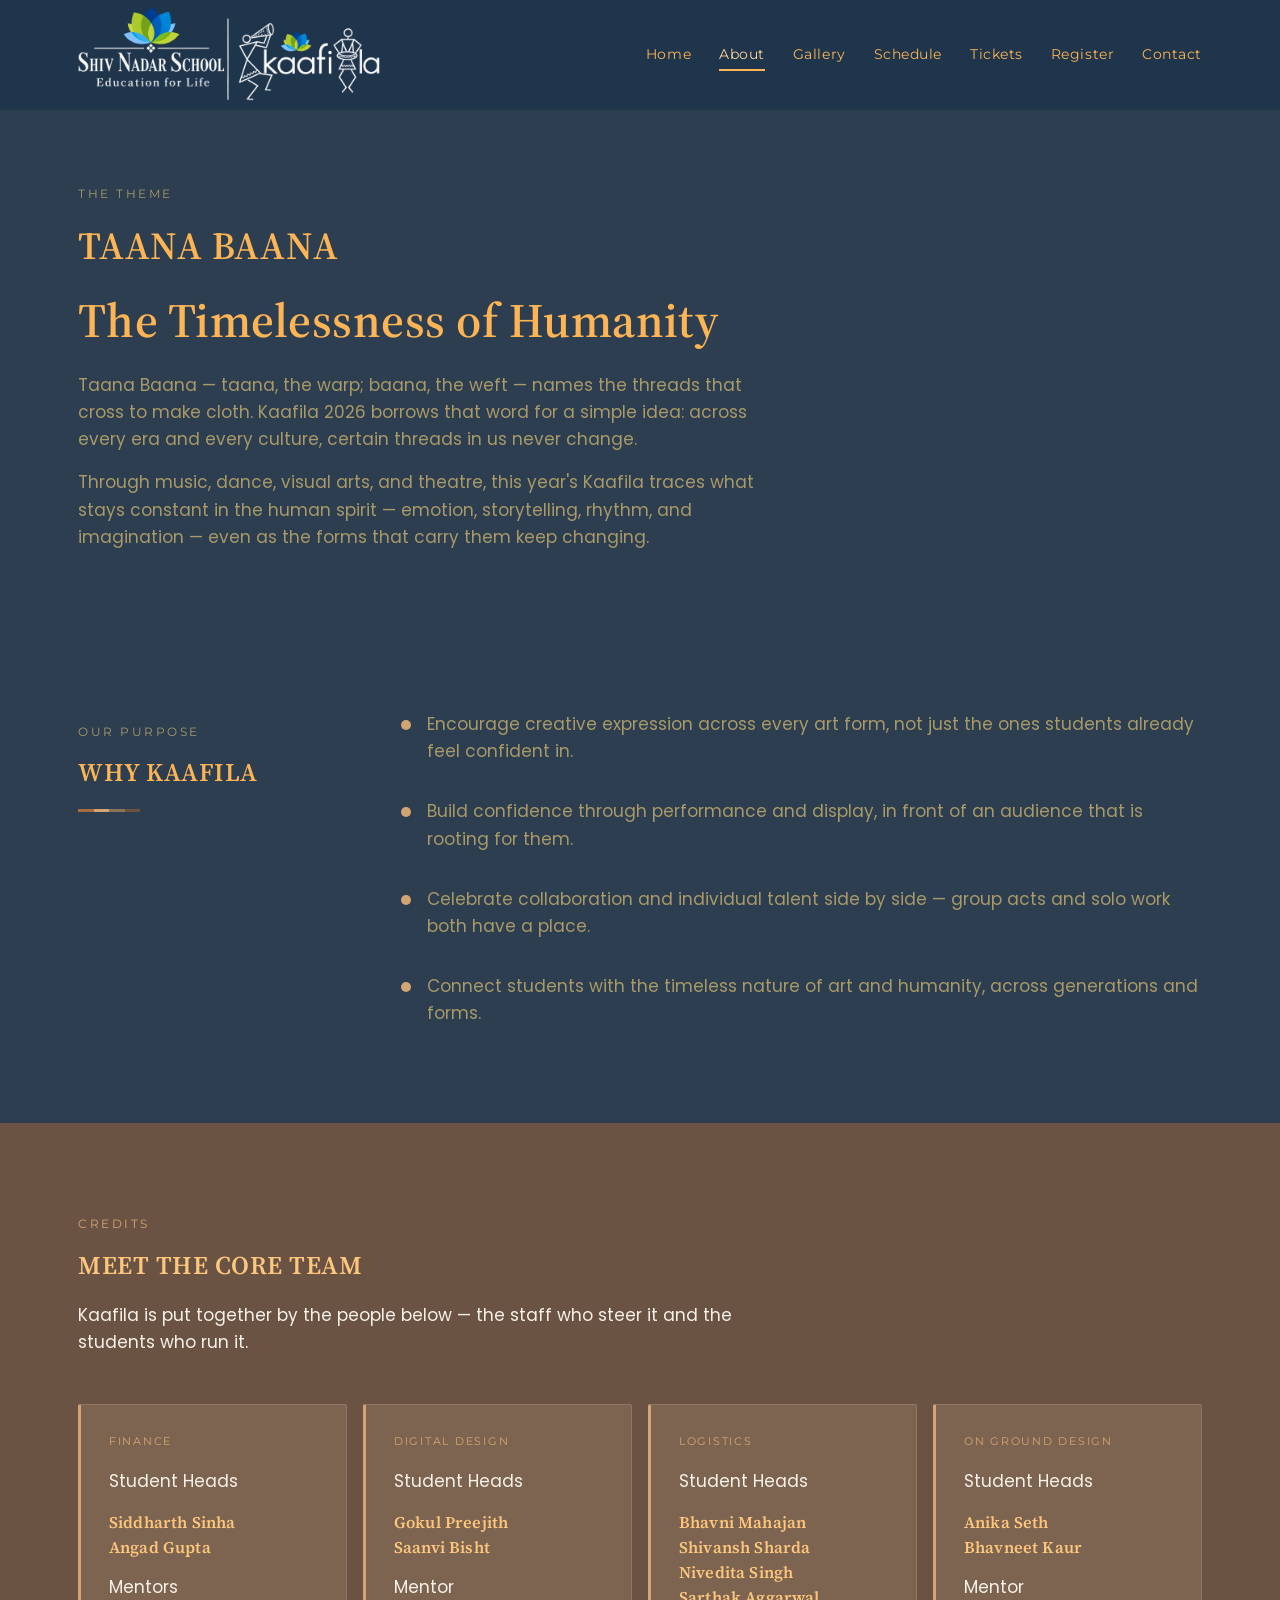
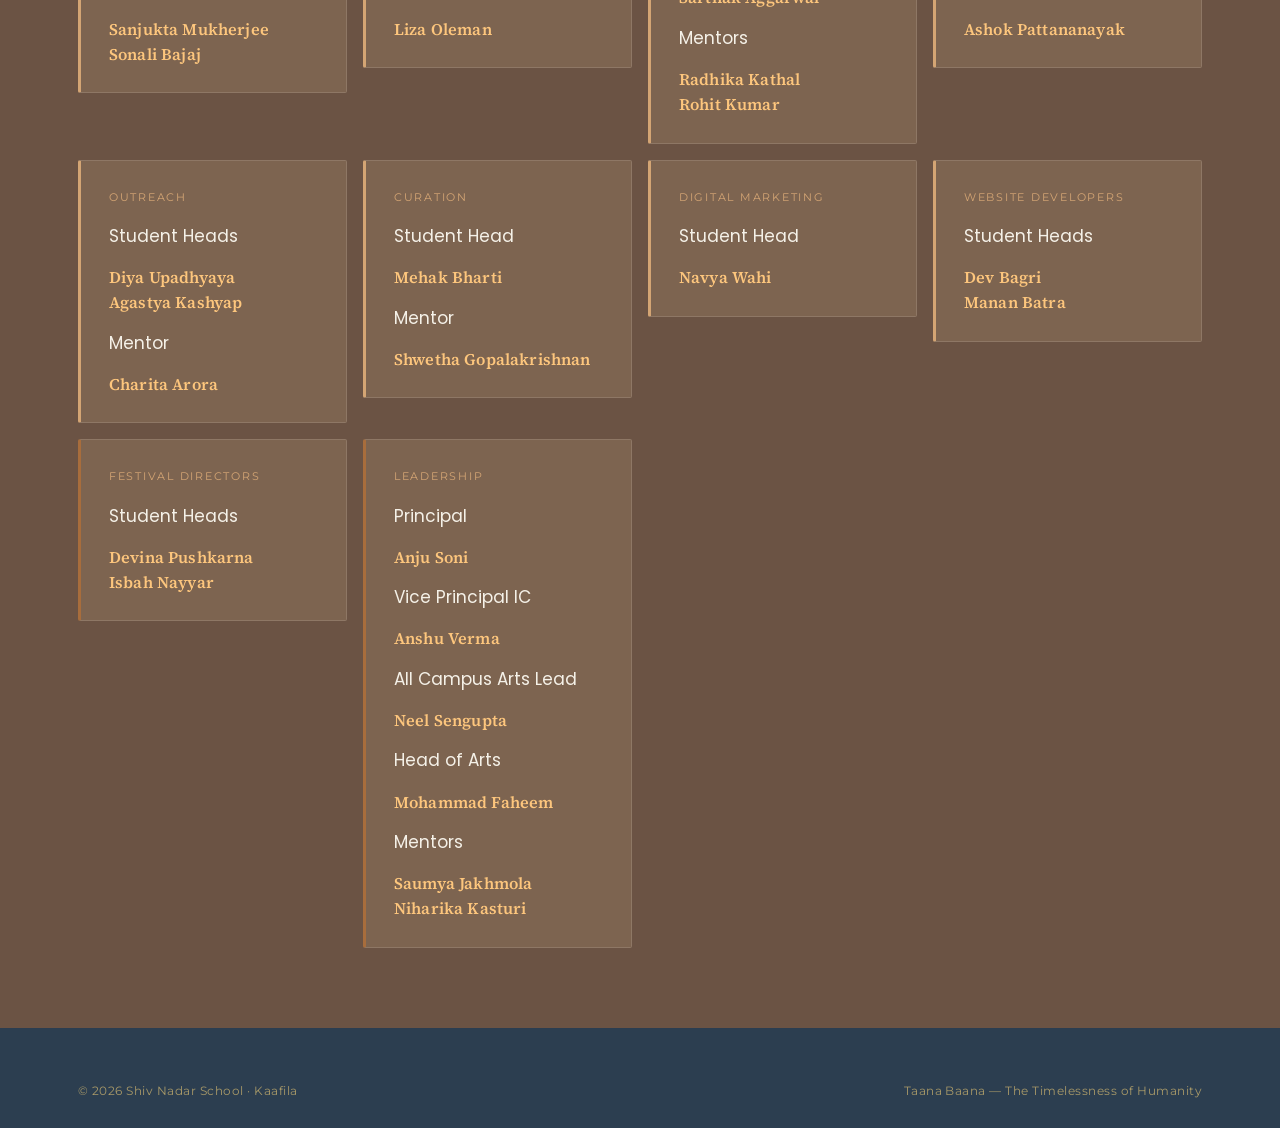
==== about.html @ c2827189 "Update about.html" ====
<!DOCTYPE html>
<html lang="en">
<head>
<meta charset="UTF-8">
<meta name="viewport" content="width=device-width, initial-scale=1.0">
<title>About | Kaafila 2026 — Shiv Nadar School</title>
<meta name="description" content="About Kaafila, Shiv Nadar School's annual arts festival — the Taana Baana theme, the four art forms, and the purpose behind the festival.">
<link rel="preconnect" href="https://fonts.googleapis.com">
<link rel="preconnect" href="https://fonts.gstatic.com" crossorigin>
<link href="https://fonts.googleapis.com/css2?family=Poppins:wght@400;500;600;700;800;900&family=Source+Serif+4:ital,wght@0,400;0,600;0,700;1,400&family=Montserrat:wght@400;500;600;700&display=swap" rel="stylesheet">
<link rel="stylesheet" href="css/style.css?v=202608132230">
</head>
<body>
<a href="#main-content" class="skip-link">Skip to main content</a>

<header class="site-header">
  <div class="container nav-row">
    <a href="index.html" class="wordmark">
      <img class="wordmark-logo" src="img/kaafila-lockup.png" alt="Kaafila — Shiv Nadar School">
    </a>
    <button class="nav-toggle" aria-label="Toggle navigation" aria-expanded="false" aria-controls="primary-nav">
      <svg width="20" height="20" viewBox="0 0 20 20" fill="none" stroke="currentColor" stroke-width="1.6" stroke-linecap="round"><line x1="2" y1="5" x2="18" y2="5"/><line x1="2" y1="10" x2="18" y2="10"/><line x1="2" y1="15" x2="18" y2="15"/></svg>
    </button>
    <nav class="nav-links" id="primary-nav" aria-label="Primary">
      <a href="index.html">Home</a>
      <a href="about.html" aria-current="page">About</a>
      <a href="gallery.html">Gallery</a>
      <a href="schedule.html">Schedule</a>
      <a href="tickets.html">Tickets</a>
      <a href="register.html">Register</a>
      <a href="contact.html">Contact</a>
    </nav>
  </div>
</header>

<main id="main-content">
  <!-- The theme now opens this page, and the festival's own description has
       moved to the home page. The two theme blocks that would otherwise both
       appear here are merged into this one: they said the same thing twice. -->
  <section class="section" data-band="navy" style="padding-top: 4rem;">
    <div class="container">
      <p class="eyebrow">The Theme</p>
      <h1 class="section-title" style="font-size: 2.4rem;">Taana Baana</h1>
      <!-- On this navy band the theme line takes the band's own heading colour;
           the rust it carries on the beige band drops to 1.6:1 here. -->
      <p class="hero-theme" style="text-align: left; font-size: clamp(2rem, 4vw, 3rem); margin-top: 1rem; color: var(--band-heading);">The Timelessness of Humanity</p>
      <div class="prose" style="margin-top: 1.5rem;">
        <p>Taana Baana — taana, the warp; baana, the weft — names the threads that cross to make cloth. Kaafila 2026 borrows that word for a simple idea: across every era and every culture, certain threads in us never change.</p>
        <p>Through music, dance, visual arts, and theatre, this year's Kaafila traces what stays constant in the human spirit — emotion, storytelling, rhythm, and imagination — even as the forms that carry them keep changing.</p>
      </div>
    </div>
  </section>


  

  
  <section class="section" data-band="navy">
    <div class="container theme-block">
      <div>
        <p class="eyebrow">Our Purpose</p>
        <h2 class="section-title">Why Kaafila</h2>
      </div>
      <div>
        <ul class="thread-list">
          <li><span class="mark" aria-hidden="true"></span><span>Encourage creative expression across every art form, not just the ones students already feel confident in.</span></li>
          <li><span class="mark" aria-hidden="true"></span><span>Build confidence through performance and display, in front of an audience that is rooting for them.</span></li>
          <li><span class="mark" aria-hidden="true"></span><span>Celebrate collaboration and individual talent side by side — group acts and solo work both have a place.</span></li>
          <li><span class="mark" aria-hidden="true"></span><span>Connect students with the timeless nature of art and humanity, across generations and forms.</span></li>
        </ul>
      </div>
    </div>
  </section>


  <!-- Credits. Three tiers, each a labelled band of cards: one card per role,
       every name on its own line so a four-person team reads as clearly as a
       one-person one. The tiers are keyed by accent, brightest at the top; the
       colours are picked from the warm end of the palette because the cooler
       threads (visual, theatre) sit within a few values of this band's card
       surface and their edge disappears entirely. -->
  <section class="section" data-band="brown" id="team">
    <div class="container">
      <div class="section-head">
        <p class="eyebrow">Credits</p>
        <h2 class="section-title">Meet the core Team</h2>
        <p class="prose" style="margin-top: 1rem; max-width: 60ch;">Kaafila is put together by the people below — the staff who steer it and the students who run it.</p>
      </div>

    
        <div class="team-group" style="--team-accent: var(--thread-dance);">
        <ul class="team-grid team-grid-wide">
          <li class="team-card">
            <p class="team-role">Finance</p>
            <p class="team-tier">Student Heads</p>
            <ul class="team-names"><li>Siddharth Sinha</li><li>Angad Gupta</li></ul>
            <p class="team-tier">Mentors</p>
            <ul class="team-names"><li>Sanjukta Mukherjee</li><li>Sonali Bajaj</li></ul>
          </li>
          <li class="team-card">
            <p class="team-role">Digital Design</p>
            <p class="team-tier">Student Heads</p>
            <ul class="team-names"><li>Gokul Preejith</li><li>Saanvi Bisht</li></ul>
            <p class="team-tier">Mentor</p>
            <ul class="team-names"><li>Liza Oleman</li></ul>
          </li>
          <li class="team-card">
            <p class="team-role">Logistics</p>
            <p class="team-tier">Student Heads</p>
            <ul class="team-names"><li>Bhavni Mahajan</li><li>Shivansh Sharda</li><li>Nivedita Singh</li><li>Sarthak Aggarwal</li></ul>
            <p class="team-tier">Mentors</p>
            <ul class="team-names"><li>Radhika Kathal</li><li>Rohit Kumar</li></ul>
          </li>
          <li class="team-card">
            <p class="team-role">On Ground Design</p>
            <p class="team-tier">Student Heads</p>
            <ul class="team-names"><li>Anika Seth</li><li>Bhavneet Kaur</li></ul>
            <p class="team-tier">Mentor</p>
            <ul class="team-names"><li>Ashok Pattananayak</li></ul>
          </li>
          <li class="team-card">
            <p class="team-role">Outreach</p>
            <p class="team-tier">Student Heads</p>
            <ul class="team-names"><li>Diya Upadhyaya</li><li>Agastya Kashyap</li></ul>
            <p class="team-tier">Mentor</p>
            <ul class="team-names"><li>Charita Arora</li></ul>
          </li>
          <li class="team-card">
            <p class="team-role">Curation</p>
            <p class="team-tier">Student Head</p>
            <ul class="team-names"><li>Mehak Bharti</li></ul>
            <p class="team-tier">Mentor</p>
            <ul class="team-names"><li>Shwetha Gopalakrishnan</li></ul>
          </li>
          <li class="team-card">
            <p class="team-role">Digital Marketing</p>
            <p class="team-tier">Student Head</p>
            <ul class="team-names"><li>Navya Wahi</li></ul>
          </li>
          <li class="team-card">
            <p class="team-role">Website Developers</p>
            <p class="team-tier">Student Heads</p>
            <ul class="team-names"><li>Dev Bagri</li><li>Manan Batra</li></ul>
          </li>
          <li class="team-card" style="--team-accent: var(--thread-music);">
            <p class="team-role">Festival Directors</p>
            <p class="team-tier">Student Heads</p>
            <ul class="team-names"><li>Devina Pushkarna</li><li>Isbah Nayyar</li></ul>
          </li>

          <li class="team-card team-card-lead" style="--team-accent: var(--thread-music);">
            <p class="team-role">Leadership</p>
            <div class="team-lead-grid">
              <div>
                <p class="team-tier">Principal</p>
                <ul class="team-names"><li>Anju Soni</li></ul>
              </div>
              <div>
                <p class="team-tier">Vice Principal IC</p>
                <ul class="team-names"><li>Anshu Verma</li></ul>
              </div>
              <div>
                <p class="team-tier">All Campus Arts Lead</p>
                <ul class="team-names"><li>Neel Sengupta</li></ul>
              </div>
              <div>
                <p class="team-tier">Head of Arts</p>
                <ul class="team-names"><li>Mohammad Faheem</li></ul>
              </div>
              <div>
                <p class="team-tier">Mentors</p>
                <ul class="team-names"><li>Saumya Jakhmola</li><li>Niharika Kasturi</li></ul>
              </div>
            </div>
          </li>
        </ul>
      </div>
    </div>
  </section>
</main>

<footer class="site-footer">
  <div class="container footer-row" style="padding-top: 1.5rem;">
    <span>© 2026 Shiv Nadar School · Kaafila</span>
    <span>Taana Baana — The Timelessness of Humanity</span>
  </div>
</footer>

<script src="js/main.js?v=202608132230"></script>
</body>
</html>
---- css/style.css ----
/* ==========================================================================
   Kaafila 2026 — Taana Baana
   The site's visual language is woven: warp (--tana, vertical, structural)
   and weft (--bana, horizontal, connective) threads recur as dividers,
   underlines and the hero signature.

   Palette balance: navy, white, and espresso brown are the three dominant
   colors — each gets real screen space via section "bands" (data-band on
   each <section>) that cycle navy → white → brown down the page, like
   woven stripes, rather than one color drowning out the other two. Brick
   red and amber stay accents. Sage green and slate blue-grey round out the
   five category colors (the brand palette only supplies 5 hues, and the
   site needs 5 distinguishable ones).

   Token architecture:
   - --ink / --ink-soft / --thread-cream / --thread-cream-dim / --line /
     --line-strong: FIXED navy-band values. Used only by the header, footer,
     skip-link and other chrome that never re-bands as you scroll — that
     chrome should look identical everywhere for wayfinding.
   - --band-*: the same roles, but re-scoped per section via [data-band].
     Everything inside <main> sections reads these instead, so a card,
     button or heading automatically re-themes for whichever band it's in.
   - --thread-*, --charcoal: category accent colors and their paired dark
     text. Global and fixed on purpose — a "Dance" tag should always read
     as amber, whatever band it happens to sit on.
   ========================================================================== */

:root {
  /* Taana Baana motif palette — derived from the emblem
     Navy/dark blue (bird wing), Cream/beige (nest), Gold (feathers),
     Rust/burgundy (threads), Navy (background) */
  --ink: #2c3e50;
  --ink-soft: #34495e;
  --thread-cream: #f5f1e8;
  --thread-cream-dim: #a89968;
  --charcoal: #1a1a1a;
  --brown: #6b5344;

  --line: rgba(44, 62, 80, 0.14);
  --line-strong: rgba(44, 62, 80, 0.28);

  /* Band-relative tokens — default to the navy band; overridden below by
     [data-band="white"] and [data-band="brown"] */
  --band-bg: var(--ink);
  --band-surface: var(--ink-soft);
  --band-fg: var(--thread-cream);
  --band-fg-dim: var(--thread-cream-dim);
  --band-line: var(--line);
  --band-line-strong: var(--line-strong);
  --band-heading: var(--brochure-yellow);   /* 7.1:1 on navy */

  /* Brochure yellow — sampled off the event posters' own titles (#fcb454,
     hue 34). The Kaafila wordmark's lime was tried first and read as green,
     which it is: that sits at hue 61. Headings and nav use this on every band,
     but it only clears contrast on the dark ones — 1.4:1 on the beige — so the
     beige band takes the same hue darkened, each variant picked as the nearest
     step clearing 4.5:1. */
  --brochure-yellow: #fcb454;

  /* Category threads — Taana Baana palette: gold, rust, burgundy accents */
  --thread-music: #a86d3c;    /* rust/burgundy from threads */
  --thread-dance: #d4a574;    /* gold from bird feathers */
  --thread-visual: #8b7355;   /* warm brown from nest */
  --thread-theatre: #6b5344;  /* deep brown from threads */

  /* Type — Poppins (main font, body + display), Source Serif 4 (headings +
     subtitles, serif contrast), Montserrat (nav/labels/UI chrome).
     The hero's "Taana Baana" was once set in a script face; it now takes the
     heading serif like every other heading, so no script font is loaded. */
  --font-heading: "Source Serif 4", Georgia, serif;
  --font-body: "Poppins", "Helvetica Neue", Arial, sans-serif;
  --font-ui: "Montserrat", "Helvetica Neue", Arial, sans-serif;

  --space-1: 0.5rem;
  --space-2: 1rem;
  --space-3: 1.75rem;
  --space-4: 3rem;
  --space-5: 5rem;
  --space-6: 8rem;

  --container: 1180px;
  --radius: 2px;
}

/* Band overrides — applied to <section data-band="..."> */
/* Beige band — matched to the paper tone of the hero artwork (#f0e2d2) so the
   banner image blends into the page with no visible edge. */
[data-band="white"] {
  --band-bg: #f0e2d2;
  --band-surface: #e6d5c1;
  --band-fg: #2c3e50;
  --band-fg-dim: #6b5344;
  --band-line: rgba(44, 62, 80, 0.12);
  --band-line-strong: rgba(44, 62, 80, 0.24);
  --band-heading: #8c5303;                  /* same hue, darkened — 4.9:1 on beige */
}
[data-band="brown"] {
  --band-bg: #6b5344;
  --band-surface: #7d6450;
  --band-fg: #f5f1e8;
  --band-fg-dim: #d4a574;
  --band-line: rgba(245, 241, 232, 0.14);
  --band-line-strong: rgba(245, 241, 232, 0.28);
  --band-heading: #fdc67d;                  /* same hue, lightened — 4.6:1 on brown */
}
[data-band="navy"] {
  --band-bg: var(--ink);
  --band-surface: var(--ink-soft);
  --band-fg: var(--thread-cream);
  --band-fg-dim: var(--thread-cream-dim);
  --band-line: var(--line);
  --band-line-strong: var(--line-strong);
  --band-heading: var(--brochure-yellow);
}

/* -------------------------------------------------------------------------
   Reset
   ------------------------------------------------------------------------- */
*, *::before, *::after { box-sizing: border-box; }
html { scroll-behavior: smooth; }
@media (prefers-reduced-motion: reduce) {
  html { scroll-behavior: auto; }
  *, *::before, *::after {
    animation-duration: 0.001ms !important;
    animation-iteration-count: 1 !important;
    transition-duration: 0.001ms !important;
    scroll-behavior: auto !important;
  }
}

body {
  margin: 0;
  background: var(--band-bg);
  color: var(--band-fg);
  font-family: var(--font-body);
  font-size: 17px;
  line-height: 1.6;
  -webkit-font-smoothing: antialiased;
}

img { max-width: 100%; display: block; }

/* The browser hides [hidden] with a `display: none` from its own stylesheet,
   which any author rule setting `display` outranks. That is why a hidden
   .btn — like the booking link before the gate is satisfied — stayed on
   screen. Restated here so the attribute wins wherever it is used. */
[hidden] { display: none !important; }
a { color: inherit; text-decoration: none; }
button { font: inherit; cursor: pointer; }
ul { list-style: none; margin: 0; padding: 0; }
h1, h2, h3, h4 { margin: 0; font-weight: 400; }

:focus-visible {
  outline: 2px solid var(--band-fg);
  outline-offset: 3px;
}

.container {
  width: 100%;
  max-width: var(--container);
  margin-inline: auto;
  padding-inline: var(--space-3);
}

.eyebrow {
  font-family: var(--font-ui);
  font-size: 0.72rem;
  letter-spacing: 0.22em;
  text-transform: uppercase;
  color: var(--band-fg-dim);
}

.visually-hidden {
  position: absolute;
  width: 1px; height: 1px;
  overflow: hidden;
  clip: rect(0 0 0 0);
  white-space: nowrap;
}

.skip-link {
  position: absolute;
  left: -9999px;
  top: 0;
  z-index: 200;
  background: var(--thread-cream);
  color: var(--ink);
  padding: 0.75rem 1.25rem;
  font-family: var(--font-ui);
  font-size: 0.85rem;
  letter-spacing: 0.04em;
}
.skip-link:focus {
  left: var(--space-2);
  top: var(--space-2);
}

/* -------------------------------------------------------------------------
   Weft divider — the recurring horizontal-thread motif. Fixed colors on
   purpose: as a section-to-section seam marker, it should read the same
   whichever two bands it sits between.
   ------------------------------------------------------------------------- */
.weft {
  height: 1px;
  background: linear-gradient(
    90deg,
    var(--thread-music) 0 25%,
    var(--thread-dance) 25% 50%,
    var(--thread-visual) 50% 75%,
    var(--thread-theatre) 75% 100%
  );
  opacity: 0.55;
  border: 0;
  margin: 0;
}

/* -------------------------------------------------------------------------
   Header / nav — fixed navy chrome, never re-bands, for consistent
   wayfinding regardless of which section is scrolled behind it.
   ------------------------------------------------------------------------- */
.site-header {
  position: sticky;
  top: 0;
  z-index: 40;
  background: rgba(31, 53, 76, 0.92);
  backdrop-filter: blur(10px);
  border-bottom: 1px solid var(--line);
}

.nav-row {
  display: flex;
  align-items: center;
  justify-content: space-between;
  padding-block: 0.4rem;
}

/* Header lockup — one supplied image carrying both marks: the school's lotus
   and name beside the Kaafila mark. It replaces the three separate pieces this
   header used to assemble (lotus, hairline rule, brochure mark + school name),
   which duplicated what the artwork already contains.

   The file is white line-work with a soft glow, which disappears into this navy
   chrome and reads cleanly against it.

   img/kaafila-lockup.png is a 1536x1024 canvas whose artwork occupies only the
   band from y=264 to y=740 — well under half the height. Sized the plain way
   (height on the <img>), most of the header's logo box is therefore empty
   margin and the mark renders at under half the height it was given, far too
   small to read. Shipping a pre-cropped file did not survive: img/ gets
   restored from the supplied assets and the trimmed copy disappears with it.

   So the crop is done here instead, and nothing outside this rule has to hold.
   .wordmark is a window of the band's proportions; the <img> is blown up to
   2.15x that height and pulled up and left so the artwork alone fills it.
   --lockup-h is the height the mark actually renders at, and the only number
   worth touching — the multipliers are just the band's geometry:

     img height   1024/476 = 2.1513      window width  1497/476 = 3.1450
     pull up       264/476 = 0.5546      pull left       24/476 = 0.0504

   The band is measured a few pixels loose on every side, because the supplied
   PNG has been re-encoded before with the artwork landing a pixel or two
   over. If the file is ever replaced with one already cropped, delete this
   window and go back to a plain height on .wordmark-logo. */
.wordmark {
  --lockup-h: 96px;
  display: block;
  overflow: hidden;
  flex: none;
  width: calc(var(--lockup-h) * 3.145);
  height: var(--lockup-h);
  line-height: 1;
}
.wordmark-logo {
  display: block;
  height: calc(var(--lockup-h) * 2.1513);
  width: auto;
  max-width: none;
  margin-top: calc(var(--lockup-h) * -0.5546);
  margin-left: calc(var(--lockup-h) * -0.0504);
}
/* The mark is 3.1x as wide as it is tall, so its height is what decides whether
   it still clears the seven nav links. 80px puts it at ~250px wide, the most
   that fits beside them down to the 780px breakpoint where the nav folds into
   the toggle and the row belongs to the logo again. */
@media (max-width: 1000px) {
  .wordmark { --lockup-h: 80px; }
}
@media (max-width: 620px) {
  .wordmark { --lockup-h: 64px; }
}
@media (max-width: 420px) {
  .wordmark { --lockup-h: 52px; }
}

.nav-links {
  display: flex;
  gap: var(--space-3);
  font-family: var(--font-ui);
  font-size: 0.85rem;
  letter-spacing: 0.04em;
}

/* Nav carries the brochure yellow like the headings do. It clears 6.9:1 on
   the header bar and 5.1:1 on the mobile drop-down, both better than the dim
   cream it replaces. Hover and the current page go a step lighter — same hue,
   so there is still a visible state change without a second colour. */
.nav-links a {
  position: relative;
  padding-block: 0.3rem;
  color: var(--brochure-yellow);
  transition: color 0.2s ease;
}
.nav-links a:hover,
.nav-links a:focus-visible { color: #fdd39b; }
.nav-links a[aria-current="page"] { color: #fdd39b; }
.nav-links a[aria-current="page"]::after {
  content: "";
  position: absolute;
  left: 0; right: 0; bottom: -1px;
  height: 2px;
  background: var(--brochure-yellow);
}

.nav-toggle {
  display: none;
  background: none;
  border: 1px solid var(--line-strong);
  color: var(--thread-cream);
  width: 44px;
  height: 44px;
  border-radius: var(--radius);
}
.nav-toggle svg { pointer-events: none; }

@media (max-width: 780px) {
  .nav-toggle { display: inline-flex; align-items: center; justify-content: center; }
  .nav-links {
    position: absolute;
    top: 100%;
    left: 0; right: 0;
    flex-direction: column;
    gap: 0;
    background: var(--ink-soft);
    border-bottom: 1px solid var(--line);
    max-height: 0;
    overflow: hidden;
    transition: max-height 0.3s ease;
  }
  .nav-links.is-open { max-height: 320px; }
  .nav-links a {
    padding: var(--space-2) var(--space-3);
    display: block;
    border-top: 1px solid var(--line);
  }
}

/* -------------------------------------------------------------------------
   Hero + Taana Baana bird/nest banner
   Integrated design: banner, title, and theme text together as one visual unit
   ------------------------------------------------------------------------- */
.hero {
  position: relative;
  display: flex;
  flex-direction: column;
  align-items: center;
  justify-content: center;
  text-align: center;
  padding: var(--space-4) var(--space-3) var(--space-2);
  background: var(--band-bg);
  color: var(--band-fg);
  overflow: visible;
}

/* -------------------------------------------------------------------------
   Hero scroll scene — see js/hero-scene.js.

   Two states share this markup. Without the script (or with reduced motion)
   .hero-stage is an ordinary centred block and .hero-scene holds the two flat
   images, exactly the hero as it was. With it, <html> gains .hero-animating,
   the stage becomes a full-height panel that ScrollTrigger pins, and the scene
   is one <svg> that redraws itself against scroll position.

   --header-h is measured by the script: the site header is sticky, so the
   stage has to hold its content clear of it rather than centre in the window.
   ------------------------------------------------------------------------- */
:root { --header-h: 0px; }

.hero-stage {
  width: 100%;
  display: flex;
  flex-direction: column;
  align-items: center;
  justify-content: center;
}

.hero-scene {
  width: 100%;
  display: flex;
  flex-direction: column;
  align-items: center;
}

.hero-animating .hero-stage {
  /* svh keeps iOS Safari from re-laying the pinned panel out as its toolbars
     collapse; the vh line is the fallback for anything that lacks it. */
  height: 100vh;
  height: 100svh;
  padding-top: var(--header-h);
  padding-bottom: var(--space-2);
  justify-content: space-between;
  gap: 0;
  /* The scene deliberately draws beyond its box while the bird is flying and
     while the thread is running off both edges. Clipping here — rather than on
     the section — is what keeps that from ever widening the page. */
  overflow: hidden;
}

.hero-animating .hero-scene {
  flex: 1 1 auto;
  min-height: 0;
  width: 100%;
  justify-content: center;
}

.hero-svg {
  display: block;
  width: 100%;
  height: 100%;
  overflow: visible;
}
/* The mark is the brochure's own two-colour artwork: lime letterforms, navy
   figures. Set here rather than baked into the generated paths so the mark
   stays themeable alongside the rest of the palette. */
.hero-svg .mark-letters { fill: #c5c728; }
.hero-svg .mark-figures { fill: #264a88; }
.hero-svg .scene-bird,
.hero-svg .scene-nest,
.hero-svg .scene-mark,
.hero-svg .scene-warp,
.hero-svg .scene-lines,
.hero-svg .scene-shards,
.hero-svg .scene-threads { will-change: opacity, transform; }

/* The eyebrow holds still at the top of the panel; the theme and tagline are
   faded in by the script once the mark has finished forming, so the panel is
   never carrying more than one idea at a time. */
.hero-animating .hero-eyebrow { margin-bottom: 0; flex: none; }
.hero-animating .hero-theme { margin-top: 0; }
.hero-animating [data-hero-reveal] {
  opacity: 0;
  will-change: opacity, transform;
  /* The load-in "rise" keyframes fill forwards with opacity:1, and a running
     animation outranks both this rule and the inline opacity the script sets —
     so the script could never hold these hidden until the mark had formed. */
  animation: none;
}

@media (max-width: 640px) {
  .hero-animating .hero-stage { padding-inline: var(--space-2); }
  .hero-animating .hero-theme { font-size: clamp(2rem, 9vw, 2.8rem); }
}
/* A phone held sideways leaves barely 300px between the header and the fold.
   The words give their space back to the scene there — nothing is lost, since
   the visually-hidden <h1> carries the same line for assistive tech and the
   theme is set out in full in the section below. */
@media (max-height: 620px) {
  .hero-animating .hero-tagline { display: none; }
  .hero-animating .hero-kicker { display: none; }
  .hero-animating .hero-eyebrow { font-size: 0.6rem; letter-spacing: 0.2em; }
  .hero-animating .hero-theme {
    font-size: clamp(1.4rem, 5.5vh, 2.1rem);
    line-height: 1;
  }
  .hero-animating .hero-stage { padding-bottom: 0; }
}

/* The artwork carries wide margins of its own, so it is held well below the
   text column's width — at 900px the hero ran past 1100px tall and pushed the
   categories entirely below the fold. */
.hero-banner {
  width: 100%;
  max-width: 720px;
  height: auto;
  margin: var(--space-2) 0 0;
  object-fit: cover;
  object-position: center;
  pointer-events: none;
  opacity: 1;
}
@keyframes banner-fade-in {
  to { opacity: 1; }
}
@media (prefers-reduced-motion: reduce) {
  .hero-banner { opacity: 1; animation: none; }
}

.hero-overlay {
  position: absolute;
  top: 0; left: 0; right: 0; bottom: 0;
  background: transparent;
  pointer-events: none;
  z-index: 1;
}

.hero-content {
  position: relative;
  z-index: 2;
  padding: var(--space-4) var(--space-3) var(--space-2);
  max-width: 900px;
  flex: 0 0 auto;
  animation: rise 1s ease 1.9s both;
}
@media (prefers-reduced-motion: reduce) {
  .hero-content { animation: none; }
}
@keyframes rise {
  from { opacity: 0; transform: translateY(14px); }
  to { opacity: 1; transform: translateY(0); }
}

.hero-eyebrow {
  font-family: var(--font-ui);
  letter-spacing: 0.3em;
  font-size: 0.72rem;
  color: var(--band-fg-dim);
  text-transform: uppercase;
  margin-bottom: var(--space-2);
  animation: rise 0.7s ease 0.1s both;
}

.hero-title {
  margin-bottom: var(--space-2);
  height: auto;
  max-width: min(500px, 95vw);
  width: auto;
  display: block;
  animation: rise 0.7s ease 0.25s both;
}

/* Label above the theme word, set in the same small-heading style .eyebrow uses
   everywhere else on the site (UI face, uppercase, wide tracking) so the hero
   introduces its theme the way the sections introduce their titles. It rides
   with the theme and tagline in the reveal group rather than with the eyebrow,
   since it belongs to the line it labels. */
.hero-kicker {
  font-family: var(--font-ui);
  font-size: 0.72rem;
  letter-spacing: 0.22em;
  text-transform: uppercase;
  color: var(--band-fg-dim);
  margin: 0 0 0.5rem;
  animation: rise 0.7s ease 0.34s both;
}

/* Theme word — set in the heading serif, like every other heading on the site,
   rather than a script face. It keeps the deeper rust: the accent
   --thread-music only reaches 3.4:1 on the beige band. */
.hero-theme {
  font-family: var(--font-heading);
  font-style: normal;
  font-weight: 600;
  font-size: clamp(2rem, 5.2vw, 3.4rem);
  letter-spacing: 0.01em;
  line-height: 1.15;
  color: #8a5730;
  margin: 0 0 var(--space-1);
  animation: rise 0.7s ease 0.4s both;
}

.hero-tagline {
  font-family: var(--font-body);
  font-size: clamp(0.95rem, 1.8vw, 1.2rem);
  font-weight: 500;
  color: var(--band-fg-dim);
  max-width: 36ch;
  margin: 0 auto;
  animation: rise 0.7s ease 0.55s both;
}

/* -------------------------------------------------------------------------
   Buttons
   ------------------------------------------------------------------------- */
.btn {
  display: inline-flex;
  align-items: center;
  gap: 0.6rem;
  font-family: var(--font-ui);
  font-size: 0.82rem;
  letter-spacing: 0.12em;
  text-transform: uppercase;
  padding: 0.95rem 1.9rem;
  border: 1px solid var(--band-fg);
  color: var(--band-fg);
  background: transparent;
  border-radius: var(--radius);
  transition: background 0.25s ease, color 0.25s ease, border-color 0.25s ease;
}
.btn:hover, .btn:focus-visible {
  background: var(--band-fg);
  color: var(--band-bg);
}
.btn-solid {
  background: var(--thread-dance);
  border-color: var(--thread-dance);
  color: var(--charcoal);
}
.btn-solid:hover, .btn-solid:focus-visible {
  background: var(--band-fg);
  border-color: var(--band-fg);
  color: var(--band-bg);
}

/* -------------------------------------------------------------------------
   Sections
   ------------------------------------------------------------------------- */
.section {
  padding-block: var(--space-5);
  background: var(--band-bg);
  color: var(--band-fg);
}
.section-head {
  margin-bottom: var(--space-4);
}
.section-title {
  color: var(--band-heading);
  font-family: var(--font-heading);
  font-weight: 600;
  font-size: 1.6rem;
  letter-spacing: 0.02em;
  text-transform: uppercase;
  margin-top: var(--space-1);
}

/* Category cards ---------------------------------------------------------*/
.categories-grid {
  display: grid;
  grid-template-columns: repeat(4, 1fr);
  gap: 1px;
  background: var(--band-line);
  border: 1px solid var(--band-line);
}
@media (max-width: 900px) {
  .categories-grid { grid-template-columns: repeat(2, 1fr); }
}
@media (max-width: 520px) {
  .categories-grid { grid-template-columns: 1fr; }
}

.category-card {
  background: var(--band-bg);
  padding: var(--space-4) var(--space-2);
  display: flex;
  flex-direction: column;
  align-items: center;
  text-align: center;
  gap: var(--space-2);
  position: relative;
  transition: background 0.25s ease;
}
.category-card::before {
  content: "";
  position: absolute;
  top: 0; left: 0; right: 0;
  height: 3px;
  background: var(--thread);
}
/* The thread colour washes up from the base on hover — the card taking on its
   own strand rather than a generic highlight. */
.category-card::after {
  content: "";
  position: absolute;
  inset: 3px 0 0;
  background: linear-gradient(to top, var(--thread), transparent 70%);
  opacity: 0;
  transition: opacity 0.28s ease;
  pointer-events: none;
}
.category-card:hover { background: var(--band-surface); }
.category-card:hover::after,
.category-card:focus-visible::after { opacity: 0.1; }
.category-card .icon {
  width: 40px;
  height: 40px;
  color: var(--thread);
  transition: transform 0.28s ease;
}
.category-card:hover .icon,
.category-card:focus-visible .icon { transform: translateY(-3px); }
.category-card > * { position: relative; z-index: 1; }
@media (prefers-reduced-motion: reduce) {
  .category-card::after, .category-card .icon { transition: none; }
  .category-card:hover .icon { transform: none; }
}
.category-card .label {
  font-family: var(--font-ui);
  font-size: 0.92rem;
  letter-spacing: 0.06em;
  text-transform: uppercase;
}

.category-card[data-cat="music"]    { --thread: var(--thread-music); }
.category-card[data-cat="dance"]    { --thread: var(--thread-dance); }
.category-card[data-cat="visual"]   { --thread: var(--thread-visual); }
.category-card[data-cat="theatre"]  { --thread: var(--thread-theatre); }
/* Updates board ----------------------------------------------------------- */
/* Same construction as the category grid above — cells separated by a 1px
   line that is really the grid's own background showing through the gaps, so
   the rules between boxes are woven rather than drawn four times over. The
   countdown reuses it too, which is what keeps a ticking clock from looking
   like a different piece of furniture. */
.countdown-label {
  margin: 0 0 var(--space-2);
  font-family: var(--font-ui);
  font-size: 0.82rem;
  letter-spacing: 0.14em;
  text-transform: uppercase;
  color: var(--band-fg-dim);
}
.countdown-grid {
  display: grid;
  grid-template-columns: repeat(4, 1fr);
  gap: 1px;
  background: var(--band-line);
  border: 1px solid var(--band-line);
  max-width: 620px;
  margin-bottom: var(--space-4);
}
.countdown-cell {
  background: var(--band-bg);
  padding: var(--space-2) var(--space-1);
  text-align: center;
}
.countdown-num {
  display: block;
  font-family: var(--font-heading);
  font-size: 2.1rem;
  line-height: 1.1;
  color: var(--band-heading);
  /* Seconds change width on a proportional numeral and shuffle the whole row;
     tabular figures hold the cells still. */
  font-variant-numeric: tabular-nums;
}
.countdown-unit {
  display: block;
  margin-top: 0.35rem;
  font-family: var(--font-ui);
  font-size: 0.68rem;
  letter-spacing: 0.16em;
  text-transform: uppercase;
  color: var(--band-fg-dim);
}

/* Three across rather than four: update cards carry a sentence, not a word,
   and an odd count leaves a tidier last row here than it does at four. */
.updates-grid {
  display: grid;
  grid-template-columns: repeat(3, 1fr);
  gap: 1px;
  background: var(--band-line);
  border: 1px solid var(--band-line);
}
@media (max-width: 900px) {
  .updates-grid { grid-template-columns: repeat(2, 1fr); }
}
@media (max-width: 560px) {
  .updates-grid { grid-template-columns: 1fr; }
}
.update-card {
  display: block;
  position: relative;
  background: var(--band-bg);
  padding: var(--space-3) var(--space-2);
  transition: background 0.25s ease;
}
/* The thread bar is the card's category showing at the top edge, exactly as
   on the category cards; an announcement with no event behind it takes the
   heading colour instead. */
.update-card::before {
  content: "";
  position: absolute;
  top: 0; left: 0; right: 0;
  height: 3px;
  background: var(--thread, var(--band-heading));
}
a.update-card:hover,
a.update-card:focus-visible { background: var(--band-surface); }
.update-card-label {
  display: block;
  font-family: var(--font-ui);
  font-size: 0.68rem;
  letter-spacing: 0.18em;
  text-transform: uppercase;
  color: var(--band-fg-dim);
}
.update-card-title {
  display: block;
  margin-top: var(--space-1);
  font-family: var(--font-heading);
  font-size: 1.15rem;
  line-height: 1.35;
  color: var(--band-heading);
}
.update-card-note {
  display: block;
  margin-top: 0.4rem;
  color: var(--band-fg-dim);
  font-size: 0.92rem;
}
.update-card-go {
  display: block;
  margin-top: var(--space-2);
  color: var(--band-fg-dim);
  transition: transform 0.25s ease, color 0.25s ease;
}
a.update-card:hover .update-card-go,
a.update-card:focus-visible .update-card-go {
  color: var(--band-heading);
  transform: translateX(4px);
}
@media (prefers-reduced-motion: reduce) {
  .update-card, .update-card-go { transition: none; }
  a.update-card:hover .update-card-go { transform: none; }
}

.updates-more { margin: var(--space-3) 0 0; }

@media (max-width: 520px) {
  .countdown-num { font-size: 1.6rem; }
  .countdown-unit { font-size: 0.6rem; letter-spacing: 0.1em; }
}

/* Theme / about copy blocks ----------------------------------------------*/
.prose {
  max-width: 62ch;
}
.prose p { margin: 0 0 var(--space-2); color: var(--band-fg-dim); }
.prose p:last-child { margin-bottom: 0; }

/* The heading column holds only an eyebrow and a title, so it is kept narrow
   — at 1fr against 1.4fr it left a tall empty gutter beside the prose. */
.theme-block {
  display: grid;
  grid-template-columns: minmax(180px, 0.55fr) 1.6fr;
  gap: var(--space-4);
  align-items: start;
}
/* A short woven rule under the heading, in the four category threads: the
   "four threads, one weave" idea stated once, quietly. */
.theme-block > :first-child::after {
  content: "";
  display: block;
  width: 62px;
  height: 3px;
  margin-top: var(--space-2);
  background: linear-gradient(
    90deg,
    var(--thread-music) 0 25%,
    var(--thread-dance) 25% 50%,
    var(--thread-visual) 50% 75%,
    var(--thread-theatre) 75% 100%
  );
}
@media (max-width: 780px) {
  .theme-block { grid-template-columns: 1fr; gap: var(--space-3); }
}

/* Sponsors ---------------------------------------------------------------- */
/* The heading column of the About block is otherwise empty below its title, so
   the sponsor cards go there. The woven rule above is a ::after on that column
   and therefore always its last box; laying the column out as a flex stack lets
   the rule be ordered back under the title where it belongs, with the sponsors
   below it. Scoped to --sponsors so the two .theme-blocks on about.html keep
   the plain behaviour. */
.theme-block--sponsors > :first-child {
  display: flex;
  flex-direction: column;
  align-items: flex-start;
}
.theme-block--sponsors > :first-child::after { order: 1; }
.sponsor-strip {
  order: 2;
  width: 100%;
  max-width: 340px;
  margin-top: var(--space-3);
}
.sponsor-strip-label { margin-bottom: var(--space-2); }

/* Stacked on a phone, the sponsor cards would wedge themselves between the
   title and the text it introduces. Dissolving the heading column with
   display:contents lifts its parts into the same stack as the prose, so the
   strip can be ordered last while the title stays on top. The stack drops its
   gap in favour of the margins the parts already carry — one gap can't serve
   both the tight title/rule spacing and the looser break before the prose.

   This has to sit *after* the desktop sponsor rules above, not up with the
   other 780px overrides: the selectors are the same weight, so whichever is
   written last wins, and `display: flex` on the heading column would otherwise
   overrule the `display: contents` that makes the reordering possible. */
@media (max-width: 780px) {
  .theme-block--sponsors { display: flex; flex-direction: column; gap: 0; }
  .theme-block--sponsors > :first-child { display: contents; }
  .theme-block--sponsors > :last-child { order: 2; margin-top: var(--space-3); }
  .theme-block--sponsors .sponsor-strip { order: 3; }
}
.sponsor-list {
  display: grid;
  gap: var(--space-2);
  list-style: none;
  margin: 0;
  padding: 0;
}
/* Every mark is drawn for white, so each gets its own white card rather than
   being laid straight on the brown. The card is a fixed height so three logos
   of very different proportions still line up as one column. */
.sponsor-card {
  display: flex;
  align-items: center;
  justify-content: center;
  height: 100px;
  padding: 0.7rem 1.1rem;
  background: #fff;
  border-radius: var(--radius);
  overflow: hidden;
}
.sponsor-card img {
  display: block;
  max-width: 100%;
  max-height: 100%;
  width: auto;
  object-fit: contain;
  transform: scale(var(--logo-scale, 1));
}
/* County's PNG is a 5760x3240 canvas carrying a centred mark that is half its
   width and under a third of its height — contained plainly it comes out a
   third the size of the other two. The artwork is centred on the canvas, so
   scaling it up in place is enough; the card clips what spills. */
.sponsor-card--county img { --logo-scale: 2.8; }

/* Credits ----------------------------------------------------------------- */
/* Roles vary from one name to four, so the cards are a masonry-ish auto-fill
   grid rather than fixed rows: a card is only as tall as the names it holds,
   and the tiers stay scannable at any width. --team-accent is set per tier on
   the group so the edge does the sorting; it must be a colour that separates
   from --band-surface on whichever band the section sits, which on brown rules
   out half the thread palette. */
.team-group + .team-group { margin-top: var(--space-4); }
.team-group-title {
  font-family: var(--font-ui);
  font-size: 0.72rem;
  font-weight: 600;
  letter-spacing: 0.22em;
  text-transform: uppercase;
  color: var(--band-fg-dim);
  padding-bottom: var(--space-2);
  margin-bottom: var(--space-3);
  border-bottom: 1px solid var(--band-line);
}
.team-grid {
  display: grid;
  grid-template-columns: repeat(auto-fill, minmax(215px, 1fr));
  gap: var(--space-2);
  align-items: start;
  list-style: none;
  margin: 0;
  padding: 0;
}
.team-card {
  padding: var(--space-3);
  background: var(--band-surface);
  border: 1px solid var(--band-line);
  border-left: 3px solid var(--team-accent, var(--band-line-strong));
  border-radius: var(--radius);
}
.team-role {
  margin: 0 0 0.6rem;
  font-family: var(--font-ui);
  font-size: 0.68rem;
  letter-spacing: 0.16em;
  text-transform: uppercase;
  color: var(--band-fg-dim);
}
.team-names {
  display: grid;
  gap: 0.3rem;
  list-style: none;
  margin: 0;
  padding: 0;
}
.team-names li {
  font-family: var(--font-heading);
  font-size: 1.02rem;
  font-weight: 600;
  line-height: 1.25;
  letter-spacing: 0.01em;
  color: var(--band-heading);
}

/* Purpose / list blocks ----------------------------------------------------*/
.thread-list { display: grid; gap: var(--space-2); }
.thread-list li {
  display: flex;
  align-items: baseline;
  gap: var(--space-2);
  padding-bottom: var(--space-2);
  border-bottom: 1px solid var(--band-line);
  color: var(--band-fg-dim);
}
.thread-list li:last-child { border-bottom: 0; }
.thread-list .mark {
  width: 10px; height: 10px;
  border-radius: 50%;
  flex: none;
  background: var(--thread-dance);
}

.artforms-list {
  display: grid;
  gap: 0;
}
.artforms-list li {
  display: grid;
  grid-template-columns: 4px 1fr;
  gap: var(--space-2);
  padding: var(--space-2) 0;
  border-bottom: 1px solid var(--band-line);
}
.artforms-list li:first-child { border-top: 1px solid var(--band-line); }
.artforms-list .swatch { background: var(--c); border-radius: 1px; }
.artforms-list .name {
  font-family: var(--font-ui);
  text-transform: uppercase;
  letter-spacing: 0.08em;
  font-size: 0.95rem;
}
.artforms-list li:nth-child(1) .swatch { --c: var(--thread-music); }
.artforms-list li:nth-child(2) .swatch { --c: var(--thread-dance); }
.artforms-list li:nth-child(3) .swatch { --c: var(--thread-visual); }
.artforms-list li:nth-child(4) .swatch { --c: var(--thread-theatre); }

/* -------------------------------------------------------------------------
   Filters (gallery)
   ------------------------------------------------------------------------- */
/* Schedule page — day-grouped listing, .tag/.event-row/.event-btn are
   shared with other components. ------------------------------------------*/
.schedule-day {
  margin-bottom: var(--space-4);
}
.schedule-day-head {
  display: flex;
  align-items: baseline;
  gap: var(--space-2);
  margin-bottom: var(--space-2);
  font-family: var(--font-ui);
  font-style: normal;
  font-weight: 500;
  font-size: 1.6rem;
  color: var(--thread-dance);
}
.schedule-day-head .weft { flex: 1; }

.event-row {
  display: grid;
  grid-template-columns: minmax(120px, auto) 1fr auto;
  gap: var(--space-2);
  align-items: start;
  padding: var(--space-2) 0;
  border-bottom: 1px solid var(--band-line);
}
.event-row:first-of-type { border-top: 1px solid var(--band-line); }

/* On a phone the three columns cannot all hold their minimums — a 120px time,
   an event title that will not wrap below its longest word, and a category tag
   — so the row grew past the screen and the page scrolled sideways. The time
   moves to its own line there and the title is allowed to shrink. */
@media (max-width: 640px) {
  .event-row {
    grid-template-columns: 1fr auto;
    gap: var(--space-1) var(--space-2);
  }
  .event-time { grid-column: 1 / -1; padding-top: 0; }
  .event-main { min-width: 0; }
  .event-btn { overflow-wrap: anywhere; }
}

.event-time {
  font-family: var(--font-ui);
  font-size: 0.78rem;
  color: var(--band-fg-dim);
  padding-top: 0.35rem;
  white-space: nowrap;
}

.event-main {
  display: flex;
  flex-direction: column;
}

.event-venue {
  font-family: var(--font-ui);
  font-size: 0.78rem;
  color: var(--band-fg-dim);
}

/* For rows whose single time span hides something — a break mid-session, a
   split into phases — so a reader doesn't turn up expecting it to run through. */
.event-note {
  font-family: var(--font-ui);
  font-size: 0.74rem;
  font-style: italic;
  color: var(--band-fg-dim);
  margin-top: 0.15rem;
}

.event-btn {
  display: inline-flex;
  align-items: center;
  min-height: 44px;
  background: none;
  border: none;
  text-align: left;
  color: var(--band-fg);
  font-family: var(--font-body);
  font-size: 1.05rem;
  padding: 0.2rem 0;
  border-bottom: 1px dashed transparent;
}
.event-btn:hover, .event-btn:focus-visible {
  border-bottom-color: var(--band-fg-dim);
}
.event-btn-plain {
  min-height: auto;
  color: var(--band-fg-dim);
}

.tag {
  font-family: var(--font-ui);
  font-size: 0.68rem;
  letter-spacing: 0.08em;
  text-transform: uppercase;
  padding: 0.3rem 0.6rem;
  border-radius: var(--radius);
  white-space: nowrap;
  color: var(--charcoal);
  background: var(--thread);
}
.tag[data-cat="music"]   { --thread: var(--thread-music); color: var(--thread-cream); }
.tag[data-cat="dance"]   { --thread: var(--thread-dance); }
.tag[data-cat="visual"]  { --thread: var(--thread-visual); color: var(--thread-cream); }
.tag[data-cat="theatre"] { --thread: var(--thread-theatre); color: var(--thread-cream); }

.schedule-note {
  font-family: var(--font-ui);
  font-size: 0.82rem;
  color: var(--band-fg-dim);
  padding-top: var(--space-3);
}

/* -------------------------------------------------------------------------
   Category page: poster grid
   ------------------------------------------------------------------------- */
.category-hero {
  padding-top: 4rem;
  padding-bottom: 1rem;
}
.category-hero .section-title {
  font-size: clamp(2rem, 5vw, 2.8rem);
  /* Headings are the brochure yellow everywhere, so this no longer takes the
     category's own thread colour — the thread still marks the page through the
     tags, rules and poster accents. */
}
.category-hero .tagline {
  color: var(--band-fg-dim);
  margin-top: 0.5rem;
}

.poster-grid {
  display: grid;
  grid-template-columns: repeat(2, 1fr);
  gap: var(--space-3);
}
@media (max-width: 640px) {
  .poster-grid { grid-template-columns: 1fr; }
}

.poster-card {
  display: block;
  border: 1px solid var(--band-line);
  background: var(--band-surface);
  transition: border-color 0.2s ease, transform 0.2s ease;
}
.poster-card:hover,
.poster-card:focus-visible {
  border-color: var(--thread-current, var(--band-fg-dim));
  transform: translateY(-3px);
  box-shadow: 0 8px 22px rgba(44, 62, 80, 0.13);
}
@media (prefers-reduced-motion: reduce) {
  .poster-card:hover, .poster-card:focus-visible { transform: none; }
}

.poster-art {
  display: block;
  aspect-ratio: 4 / 3;
  overflow: hidden;
}
.poster-art svg { width: 100%; height: 100%; display: block; }

/* Real posters are A4 portrait. The 4/3 window above was sized for the woven
   swatch and would crop a poster's title away, so a card carrying artwork
   takes the poster's own proportions instead. */
.poster-art.has-photo { aspect-ratio: 99 / 140; }
.poster-img { width: 100%; height: 100%; object-fit: cover; display: block; }

.poster-info {
  padding: var(--space-2);
  border-top: 1px solid var(--band-line);
}
.poster-title {
  display: block;
  font-family: var(--font-body);
  font-weight: 600;
  font-size: 1rem;
  letter-spacing: 0.01em;
  color: var(--band-fg);
}
.poster-subtitle {
  display: block;
  font-family: var(--font-heading);
  font-style: italic;
  font-size: 0.9rem;
  color: var(--band-fg-dim);
  margin-top: 0.2rem;
}

/* -------------------------------------------------------------------------
   Event detail page
   ------------------------------------------------------------------------- */
.back-link {
  display: inline-flex;
  align-items: center;
  gap: 0.4rem;
  font-family: var(--font-ui);
  font-size: 0.8rem;
  letter-spacing: 0.04em;
  color: var(--band-fg-dim);
  margin-bottom: var(--space-3);
}
.back-link:hover, .back-link:focus-visible { color: var(--band-fg); }

.event-subtitle {
  font-family: var(--font-heading);
  font-style: italic;
  color: var(--band-fg-dim);
  font-size: 1.15rem;
  margin-top: 0.3rem;
}

.event-poster-full {
  margin-top: var(--space-3);
  aspect-ratio: 16 / 8;
  overflow: hidden;
  border: 1px solid var(--band-line);
}
.event-poster-full svg { width: 100%; height: 100%; display: block; }

/* Same again on the event page: drop the 16/8 letterbox for a real poster and
   let it stand at its own height, capped so it doesn't dominate the page. */
.event-poster-full.has-photo {
  aspect-ratio: auto;
  max-width: 440px;
}
.event-poster-full .poster-img { height: auto; }

.event-meta {
  display: flex;
  align-items: baseline;
  flex-wrap: wrap;
  gap: var(--space-2);
  margin-top: var(--space-3);
  font-family: var(--font-ui);
  font-size: 0.85rem;
  color: var(--band-fg-dim);
}
.event-meta + .event-meta { margin-top: 0.4rem; }
.event-meta strong { color: var(--band-fg); font-weight: 700; }

.page-image-stack {
  display: flex;
  flex-direction: column;
  gap: var(--space-2);
}
.page-image-stack img {
  width: 100%;
  height: auto;
  border: 1px solid var(--thread-current, var(--band-line-strong));
  box-shadow: 0 4px 16px rgba(0, 0, 0, 0.12);
}

.doc-grid {
  display: grid;
  grid-template-columns: repeat(2, 1fr);
  gap: var(--space-2);
  margin-top: var(--space-3);
}
@media (max-width: 640px) {
  .doc-grid { grid-template-columns: 1fr; }
}

/* Thread-weave divider — a woven strip of the four category threads with a
   glowing bead (the event's own color) running back and forth along it,
   echoing the bird-carrying-a-thread motif of the Taana Baana emblem. */
.thread-weave {
  position: relative;
  height: 3px;
  margin: var(--space-4) 0 0;
  border-radius: 2px;
  background: linear-gradient(
    90deg,
    var(--thread-music), var(--thread-dance), var(--thread-visual),
    var(--thread-theatre), var(--thread-music)
  );
  background-size: 200% 100%;
  animation: thread-drift 10s linear infinite;
  box-shadow: 0 0 6px rgba(221, 154, 72, 0.4);
}
.thread-weave::after {
  content: "";
  position: absolute;
  top: 50%; left: 0;
  width: 9px; height: 9px;
  margin-top: -4.5px;
  border-radius: 50%;
  background: var(--thread-current, var(--thread-dance));
  box-shadow: 0 0 8px 2px var(--thread-current, var(--thread-dance));
  animation: thread-runner 5s ease-in-out infinite;
}
.thread-weave::before {
  content: "";
  position: absolute;
  top: 50%; right: 0;
  width: 6px; height: 6px;
  margin-top: -3px;
  border-radius: 50%;
  background: var(--thread-visual);
  box-shadow: 0 0 4px var(--thread-visual);
  animation: thread-runner-reverse 7s ease-in-out infinite;
}
@keyframes thread-drift {
  to { background-position: -200% 0; }
}
@keyframes thread-runner {
  0%, 100% { left: 0%; }
  50% { left: calc(100% - 9px); }
}
@keyframes thread-runner-reverse {
  0%, 100% { right: 0%; }
  50% { right: calc(100% - 6px); }
}
@media (prefers-reduced-motion: reduce) {
  .thread-weave { animation: none; box-shadow: none; }
  .thread-weave::after { animation: none; left: 0; }
  .thread-weave::before { animation: none; right: 0; }
}

/* Floating thread decorations — subtle animated threads in the background
   echoing the bird carrying threads to the nest motif */
.thread-accent {
  position: absolute;
  pointer-events: none;
  opacity: 0.15;
}
.thread-accent.thread-1 {
  width: 200px; height: 3px;
  background: var(--thread-music);
  top: 15%; left: -100px;
  animation: float-thread-1 20s ease-in-out infinite;
}
.thread-accent.thread-2 {
  width: 150px; height: 2px;
  background: var(--thread-visual);
  top: 35%; right: -75px;
  animation: float-thread-2 25s ease-in-out infinite;
}
.thread-accent.thread-3 {
  width: 180px; height: 2px;
  background: var(--thread-dance);
  bottom: 20%; left: -90px;
  animation: float-thread-3 22s ease-in-out infinite;
}
@keyframes float-thread-1 {
  0% { transform: translateX(0) scaleX(1); opacity: 0.15; }
  50% { opacity: 0.25; }
  100% { transform: translateX(400px) scaleX(0.8); opacity: 0.1; }
}
@keyframes float-thread-2 {
  0% { transform: translateX(0) rotate(-5deg); opacity: 0.1; }
  50% { transform: translateX(-300px) rotate(5deg); opacity: 0.25; }
  100% { transform: translateX(0) rotate(-5deg); opacity: 0.1; }
}
@keyframes float-thread-3 {
  0% { transform: translateX(0) scaleX(1); opacity: 0.15; }
  50% { opacity: 0.2; }
  100% { transform: translateX(360px) scaleX(0.9); opacity: 0.08; }
}
@media (prefers-reduced-motion: reduce) {
  .thread-accent { animation: none; opacity: 0.08; }
}


/* Document cards — links through to document.html. The event's own category
   colour (--thread-current) drives the top rule, icon and hover, so the pair
   reads as part of that category rather than as generic chrome. */
.doc-card {
  position: relative;
  display: flex;
  align-items: center;
  gap: var(--space-2);
  padding: var(--space-3) var(--space-2);
  background: var(--band-bg);
  border: 1px solid var(--band-line-strong);
  border-radius: var(--radius);
  color: var(--band-fg);
  overflow: hidden;
  transition: border-color 0.22s ease, background 0.22s ease,
              transform 0.22s ease, box-shadow 0.22s ease;
}
.doc-card::before {
  content: "";
  position: absolute;
  top: 0; left: 0; right: 0;
  height: 3px;
  background: var(--thread-current, var(--thread-dance));
  transform: scaleX(0);
  transform-origin: left;
  transition: transform 0.3s ease;
}
.doc-card:hover, .doc-card:focus-visible {
  border-color: var(--thread-current, var(--thread-dance));
  background: var(--band-surface);
  transform: translateY(-2px);
  box-shadow: 0 6px 18px rgba(44, 62, 80, 0.12);
}
.doc-card:hover::before, .doc-card:focus-visible::before { transform: scaleX(1); }

.doc-card-icon {
  flex: none;
  display: grid;
  place-items: center;
  width: 46px;
  height: 46px;
  border-radius: 50%;
  background: var(--band-surface);
  color: var(--thread-current, var(--thread-dance));
  transition: background 0.22s ease;
}
.doc-card:hover .doc-card-icon { background: var(--band-bg); }
.doc-card-icon svg { width: 22px; height: 22px; }

.doc-card-body { display: flex; flex-direction: column; gap: 0.15rem; min-width: 0; }
.doc-card-title {
  font-family: var(--font-ui);
  font-weight: 600;
  font-size: 0.95rem;
  letter-spacing: 0.02em;
}
.doc-card-sub {
  font-size: 0.78rem;
  color: var(--band-fg-dim);
}

.doc-card-arrow {
  flex: none;
  margin-left: auto;
  display: grid;
  place-items: center;
  color: var(--thread-current, var(--thread-dance));
  transform: translateX(-4px);
  opacity: 0.55;
  transition: transform 0.22s ease, opacity 0.22s ease;
}
.doc-card-arrow svg { width: 20px; height: 20px; }
.doc-card:hover .doc-card-arrow,
.doc-card:focus-visible .doc-card-arrow { transform: translateX(0); opacity: 1; }

@media (prefers-reduced-motion: reduce) {
  .doc-card, .doc-card::before, .doc-card-arrow, .doc-card-icon { transition: none; }
  .doc-card:hover, .doc-card:focus-visible { transform: none; }
}

.event-not-found {
  padding: var(--space-5) 0;
  text-align: center;
  color: var(--band-fg-dim);
}

/* -------------------------------------------------------------------------
   Gallery
   ------------------------------------------------------------------------- */
.gallery-grid {
  display: grid;
  grid-template-columns: repeat(4, 1fr);
  gap: var(--space-1);
}
@media (max-width: 900px) { .gallery-grid { grid-template-columns: repeat(3, 1fr); } }
@media (max-width: 640px) { .gallery-grid { grid-template-columns: repeat(2, 1fr); } }

.gallery-tile {
  aspect-ratio: 4 / 5;
  position: relative;
  overflow: hidden;
  background: var(--band-surface);
  border: 0;
  padding: 0;
  cursor: pointer;
  transition: opacity 0.25s ease, transform 0.3s ease;
}
.gallery-tile svg { width: 100%; height: 100%; }
.gallery-tile img {
  width: 100%;
  height: 100%;
  object-fit: cover;
  transition: transform 0.4s ease;
}
.gallery-tile:hover img,
.gallery-tile:focus-visible img { transform: scale(1.05); }

.gallery-tile .cap,
/* Lightbox --------------------------------------------------------------- */
.lightbox {
  position: fixed;
  inset: 0;
  z-index: 100;
  display: grid;
  place-items: center;
}
.lightbox[hidden] { display: none; }
.lightbox-backdrop {
  position: absolute;
  inset: 0;
  background: rgba(31, 53, 76, 0.92);
  backdrop-filter: blur(4px);
}
.lightbox-panel {
  position: relative;
  display: flex;
  align-items: center;
  gap: var(--space-2);
  width: min(1100px, 94vw);
  padding: var(--space-3);
}
.lightbox-figure {
  margin: 0;
  flex: 1;
  min-width: 0;
  text-align: center;
}
.lightbox-figure img {
  max-width: 100%;
  max-height: 78vh;
  margin-inline: auto;
  border: 1px solid rgba(255, 255, 255, 0.18);
}
.lightbox-figure figcaption {
  margin-top: var(--space-2);
  font-family: var(--font-ui);
  font-size: 0.82rem;
  color: var(--thread-cream-dim);
}
.lightbox-btn {
  flex: none;
  width: 46px;
  height: 46px;
  display: grid;
  place-items: center;
  font-size: 1.9rem;
  line-height: 1;
  color: var(--thread-cream);
  background: rgba(255, 255, 255, 0.08);
  border: 1px solid rgba(255, 255, 255, 0.22);
  border-radius: 50%;
  transition: background 0.2s ease;
}
.lightbox-btn:hover, .lightbox-btn:focus-visible { background: rgba(255, 255, 255, 0.2); }
.lightbox-close {
  position: absolute;
  top: var(--space-1);
  right: var(--space-1);
  font-size: 1.6rem;
}
@media (max-width: 640px) {
  .lightbox-panel { gap: var(--space-1); padding: var(--space-2); }
  .lightbox-btn { width: 38px; height: 38px; font-size: 1.5rem; }
}
@media (prefers-reduced-motion: reduce) {
  .gallery-tile img { transition: none; }
  .gallery-tile:hover img { transform: none; }
}

/* -------------------------------------------------------------------------
   Contact
   ------------------------------------------------------------------------- */
.contact-grid {
  display: grid;
  grid-template-columns: 0.9fr 1.1fr;
  gap: var(--space-5);
}
@media (max-width: 860px) {
  .contact-grid { grid-template-columns: 1fr; gap: var(--space-4); }
}

.contact-detail {
  display: grid;
  gap: var(--space-1);
  padding: var(--space-2) 0;
  border-bottom: 1px solid var(--band-line);
}
.contact-detail:first-child { border-top: 1px solid var(--band-line); }
.contact-detail dt {
  font-family: var(--font-ui);
  font-size: 0.68rem;
  letter-spacing: 0.12em;
  text-transform: uppercase;
  color: var(--band-fg-dim);
}
.contact-detail dd {
  margin: 0;
  font-size: 1.1rem;
}

.form-field {
  display: grid;
  gap: 0.5rem;
  margin-bottom: var(--space-3);
}
.form-field label {
  font-family: var(--font-ui);
  font-size: 0.72rem;
  letter-spacing: 0.1em;
  text-transform: uppercase;
  color: var(--band-fg-dim);
}
.form-field input,
.form-field textarea {
  background: transparent;
  border: 1px solid var(--band-line-strong);
  color: var(--band-fg);
  font-family: var(--font-body);
  font-size: 1rem;
  padding: 0.8rem 0.9rem;
  border-radius: var(--radius);
  resize: vertical;
}
.form-field input:focus,
.form-field textarea:focus {
  border-color: var(--thread-dance);
  outline: none;
}
.form-note {
  font-family: var(--font-ui);
  font-size: 0.76rem;
  color: var(--band-fg-dim);
  margin-top: var(--space-2);
}
.form-status {
  font-family: var(--font-ui);
  font-size: 0.85rem;
  padding: var(--space-2);
  border: 1px solid var(--thread-visual);
  color: var(--band-fg);
  margin-top: var(--space-3);
}
.form-status[hidden] { display: none; }

/* -------------------------------------------------------------------------
   Footer — fixed navy chrome, matches header
   ------------------------------------------------------------------------- */
.site-footer {
  background: var(--ink);
  border-top: 1px solid var(--line);
  padding-block: var(--space-3);
}
.footer-row {
  display: flex;
  justify-content: space-between;
  align-items: center;
  flex-wrap: wrap;
  gap: var(--space-2);
  font-family: var(--font-ui);
  font-size: 0.76rem;
  color: var(--thread-cream-dim);
  letter-spacing: 0.04em;
}

/* -------------------------------------------------------------------------
   Read more expandable (home theme block, event concept note/guidelines)
   ------------------------------------------------------------------------- */
.read-more-panel {
  overflow: hidden;
  max-height: 0;
  transition: max-height 0.4s ease;
}
.read-more-panel.is-open { max-height: 5000px; }

/* -------------------------------------------------------------------------
   Scroll reveal — progressive enhancement only. JS adds .reveal-pending
   (never present without JS), so content is fully visible with no script,
   no CSS, or a reduced-motion preference. Grid children get a staggered
   transition-delay set inline by initScrollReveal().
   ------------------------------------------------------------------------- */
.reveal-pending {
  opacity: 0;
  transform: translateY(14px);
  transition: opacity 0.4s ease-out, transform 0.4s ease-out;
}
.reveal-pending.reveal-visible {
  opacity: 1;
  transform: translateY(0);
}
@media (prefers-reduced-motion: reduce) {
  .reveal-pending {
    opacity: 1;
    transform: none;
    transition: none;
  }
}

/* -------------------------------------------------------------------------
   Event page — Register block. Registration is per-brochure rather than
   per-event, so the button states which of the two forms it opens.
   ------------------------------------------------------------------------- */
.event-register {
  display: flex;
  align-items: center;
  justify-content: space-between;
  flex-wrap: wrap;
  gap: var(--space-2);
  margin-top: var(--space-3);
  padding: var(--space-3);
  background: var(--band-surface);
  border-left: 3px solid var(--thread-current, var(--thread-dance));
  border-radius: var(--radius);
}
.event-register-kind {
  margin: 0;
  font-family: var(--font-ui);
  font-weight: 600;
  font-size: 0.9rem;
  letter-spacing: 0.02em;
}
.event-register-note {
  margin: 0.15rem 0 0;
  font-size: 0.82rem;
  color: var(--band-fg-dim);
}
@media (max-width: 520px) {
  .event-register { flex-direction: column; align-items: stretch; }
  .event-register .btn { justify-content: center; }
}

/* -------------------------------------------------------------------------
   Register page — one card per form, each listing the events behind it.
   ------------------------------------------------------------------------- */
.register-card {
  position: relative;
  padding: var(--space-3);
  margin-bottom: var(--space-3);
  background: var(--band-bg);
  border: 1px solid var(--band-line-strong);
  border-radius: var(--radius);
}
.register-card::before {
  content: "";
  position: absolute;
  top: 0; left: 0; right: 0;
  height: 3px;
  background: linear-gradient(
    90deg,
    var(--thread-music) 0 25%,
    var(--thread-dance) 25% 50%,
    var(--thread-visual) 50% 75%,
    var(--thread-theatre) 75% 100%
  );
}
.register-head { margin-bottom: var(--space-2); }
.register-note {
  color: var(--band-fg-dim);
  max-width: 62ch;
  margin: 0 0 var(--space-3);
}

/* Hairlines come from a ring on each cell rather than from the container
   background showing through the gaps — auto-fill leaves empty trailing cells
   on the last row, and those would otherwise render as grey blocks. */
.register-events {
  display: grid;
  grid-template-columns: repeat(auto-fill, minmax(230px, 1fr));
  gap: 1px;
  background: transparent;
  margin-bottom: var(--space-3);
}
.register-event {
  background: var(--band-bg);
  box-shadow: 0 0 0 1px var(--band-line);
}
.register-event a {
  display: flex;
  flex-direction: column;
  gap: 0.15rem;
  padding: var(--space-2);
  border-left: 3px solid var(--thread);
  transition: background 0.2s ease;
}
.register-event a:hover,
.register-event a:focus-visible { background: var(--band-surface); }
.register-event-name {
  font-family: var(--font-ui);
  font-weight: 600;
  font-size: 0.9rem;
}
.register-event-sub {
  font-family: var(--font-heading);
  font-style: italic;
  font-size: 0.82rem;
  color: var(--band-fg-dim);
}
@media (max-width: 520px) {
  .register-btn { width: 100%; justify-content: center; text-align: center; }
}

/* A day that is internal to the school carries a short note under its heading. */
.schedule-day-note {
  margin: 0 0 var(--space-2);
  font-family: var(--font-ui);
  font-size: 0.78rem;
  letter-spacing: 0.04em;
  color: var(--band-fg-dim);
}

/* -------------------------------------------------------------------------
   Weave rule — the four category threads drawing themselves across, crossing
   as they go. Plays once on scroll-in; deliberately does not loop.
   ------------------------------------------------------------------------- */
.weave-rule {
  display: block;
  width: 100%;
  height: 52px;
  margin-top: var(--space-2);
  pointer-events: none;
}
.weave-rule svg { display: block; width: 100%; height: 100%; overflow: visible; }
.weave-rule path {
  fill: none;
  stroke-width: 2;
  stroke-linecap: round;
  opacity: 0.75;
  /* the longest strand is ~1300 units; one dash covers the whole path so
     animating the offset draws it from one end */
  stroke-dasharray: 1600;
  stroke-dashoffset: 1600;
}
.weave-rule.is-woven path {
  animation: weave-draw 2.1s cubic-bezier(0.4, 0, 0.15, 1) forwards;
  animation-delay: calc(var(--i) * 160ms);
}
@keyframes weave-draw {
  to { stroke-dashoffset: 0; }
}
/* Centred variant, for section heads that are centred */
.weave-rule.is-centred { margin-inline: auto; }

@media (prefers-reduced-motion: reduce) {
  .weave-rule path { stroke-dashoffset: 0; }
  .weave-rule.is-woven path { animation: none; }
}

/* -------------------------------------------------------------------------
   Ticketed events + admission-number gate
   ------------------------------------------------------------------------- */
/* Small standing reminder above the cards — the intro says it in prose, but
   this is the line someone skimming for whether the event is for them will
   actually catch. */
.ticket-only-note {
  margin: 0 0 var(--space-2);
  padding: 0.5rem 0.85rem;
  display: inline-block;
  font-family: var(--font-ui);
  font-size: 0.78rem;
  letter-spacing: 0.06em;
  text-transform: uppercase;
  color: var(--band-fg);
  border-left: 3px solid var(--band-heading);
  background: var(--band-surface);
}

.ticket-events {
  display: grid;
  grid-template-columns: repeat(auto-fit, minmax(260px, 1fr));
  gap: var(--space-2);
  margin-bottom: var(--space-4);
}
.ticket-card {
  position: relative;
  padding: var(--space-3);
  background: var(--band-bg);
  border: 1px solid var(--band-line-strong);
  border-radius: var(--radius);
}
.ticket-card::before {
  content: "";
  position: absolute;
  top: 0; left: 0; right: 0;
  height: 3px;
  background: linear-gradient(90deg, var(--thread-music), var(--thread-dance));
}
.ticket-card-name {
  font-family: var(--font-heading);
  font-weight: 600;
  font-size: 1.2rem;
  letter-spacing: 0.02em;
}
/* The booked act, directly under the event name. The names carry the weight —
   they are the reason to book — so "ft." itself stays quiet and lets them read
   as the line's subject. */
.ticket-card-ft {
  margin: 0.35rem 0 0;
  font-family: var(--font-ui);
  font-size: 0.92rem;
  font-weight: 600;
  color: var(--band-heading);
}
.ticket-card-ft .ft {
  font-weight: 400;
  font-style: italic;
  letter-spacing: 0.04em;
  color: var(--band-fg-dim);
}
.ticket-card-when {
  margin: 0.35rem 0 var(--space-2);
  font-family: var(--font-ui);
  font-size: 0.78rem;
  letter-spacing: 0.04em;
  color: var(--band-fg-dim);
}
.ticket-card-blurb { margin: 0; color: var(--band-fg-dim); font-size: 0.95rem; }

.ticket-gate, .ticket-unlocked {
  padding: var(--space-3);
  background: var(--band-surface);
  border-left: 3px solid var(--thread-dance);
  border-radius: var(--radius);
}
.ticket-gate-note { margin: var(--space-1) 0 var(--space-3); color: var(--band-fg-dim); max-width: 60ch; }
.ticket-format {
  font-family: ui-monospace, SFMono-Regular, Menlo, monospace;
  letter-spacing: 0.04em;
  background: var(--band-bg);
  padding: 0.1rem 0.4rem;
  border-radius: var(--radius);
}
.ticket-label {
  display: block;
  font-family: var(--font-ui);
  font-size: 0.75rem;
  letter-spacing: 0.14em;
  text-transform: uppercase;
  color: var(--band-fg-dim);
  margin-bottom: var(--space-1);
}
.ticket-row { display: flex; flex-wrap: wrap; gap: var(--space-2); align-items: stretch; }
.ticket-input {
  flex: 1 1 260px;
  min-width: 0;
  padding: 0.85rem 1rem;
  font-family: ui-monospace, SFMono-Regular, Menlo, monospace;
  font-size: 1rem;
  letter-spacing: 0.06em;
  color: var(--band-fg);
  background: var(--band-bg);
  border: 1px solid var(--band-line-strong);
  border-radius: var(--radius);
}
.ticket-input:focus-visible { outline: 2px solid var(--thread-dance); outline-offset: 2px; }
.ticket-help { margin: var(--space-1) 0 0; font-size: 0.8rem; color: var(--band-fg-dim); }
.ticket-status { margin: var(--space-2) 0 0; font-size: 0.9rem; }
.ticket-status.is-error { color: var(--thread-music); font-weight: 500; }
@media (max-width: 520px) {
  .ticket-row .btn { width: 100%; justify-content: center; }
}
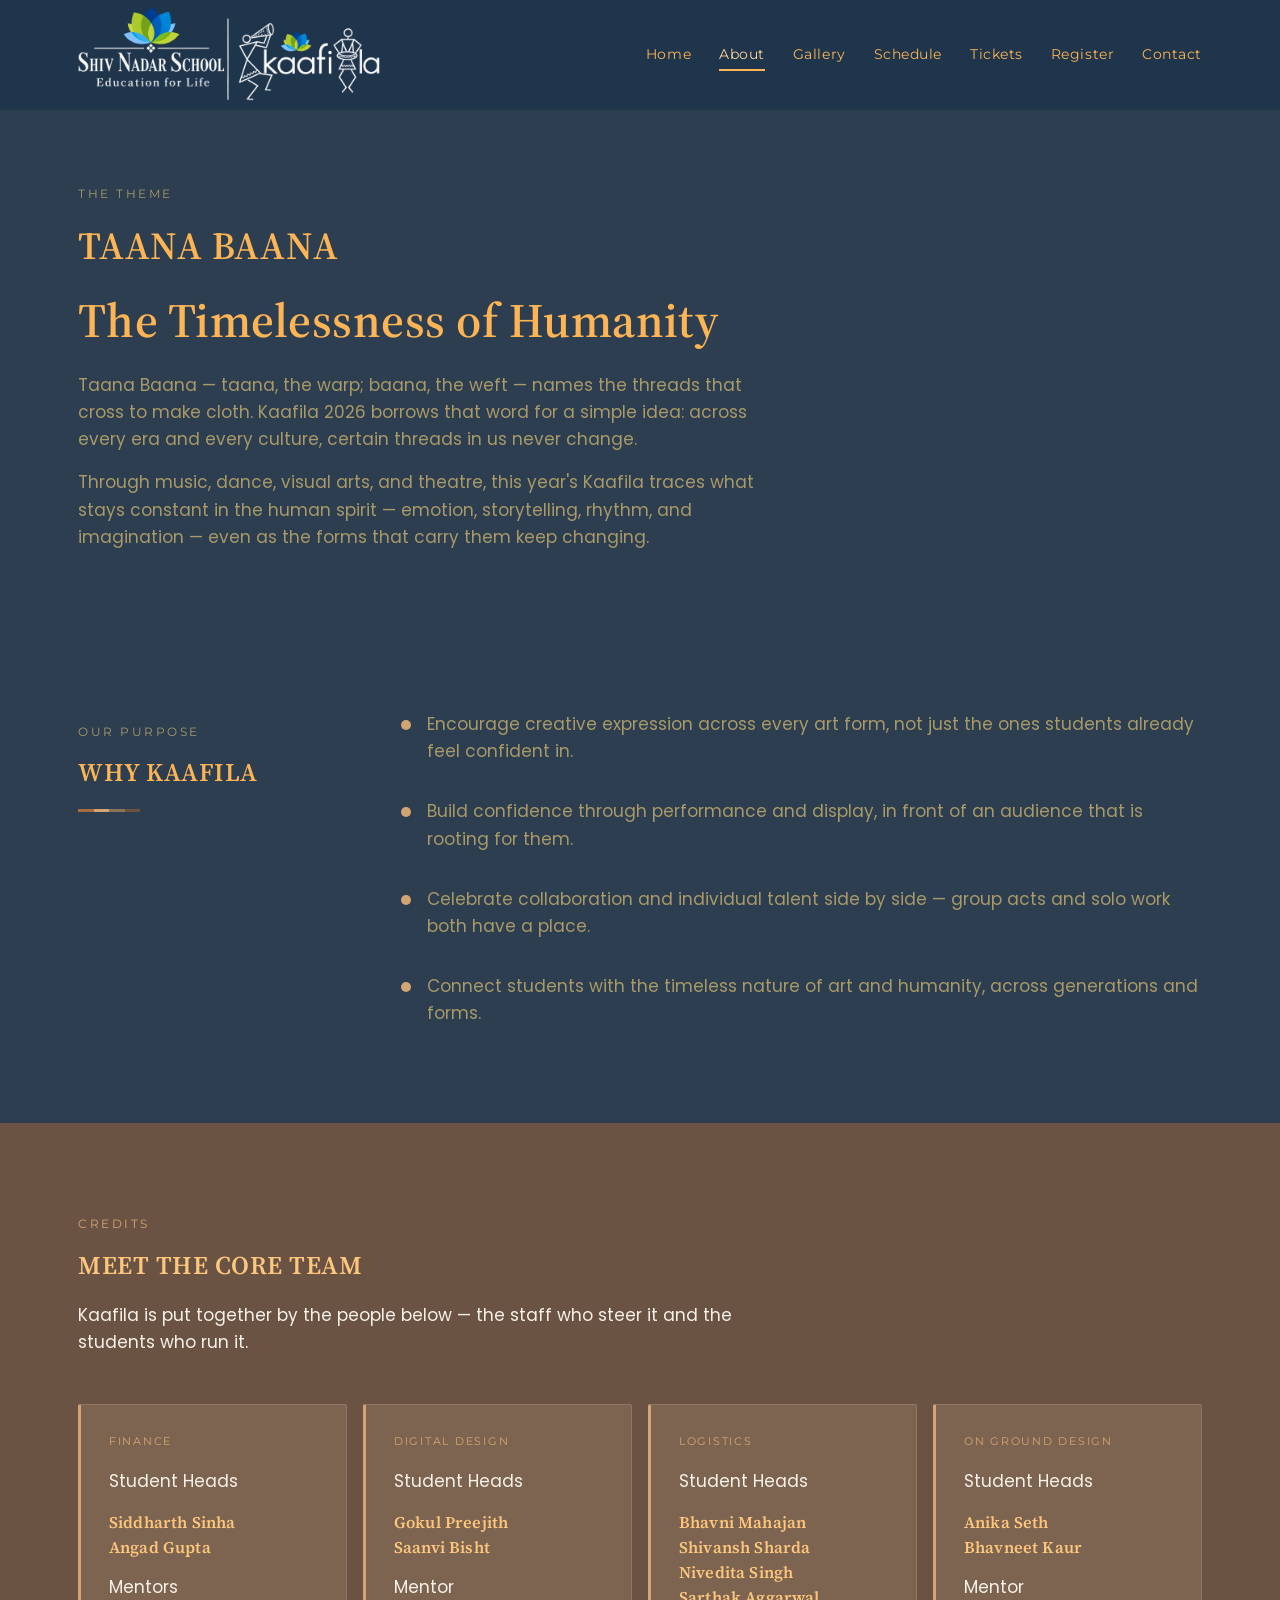
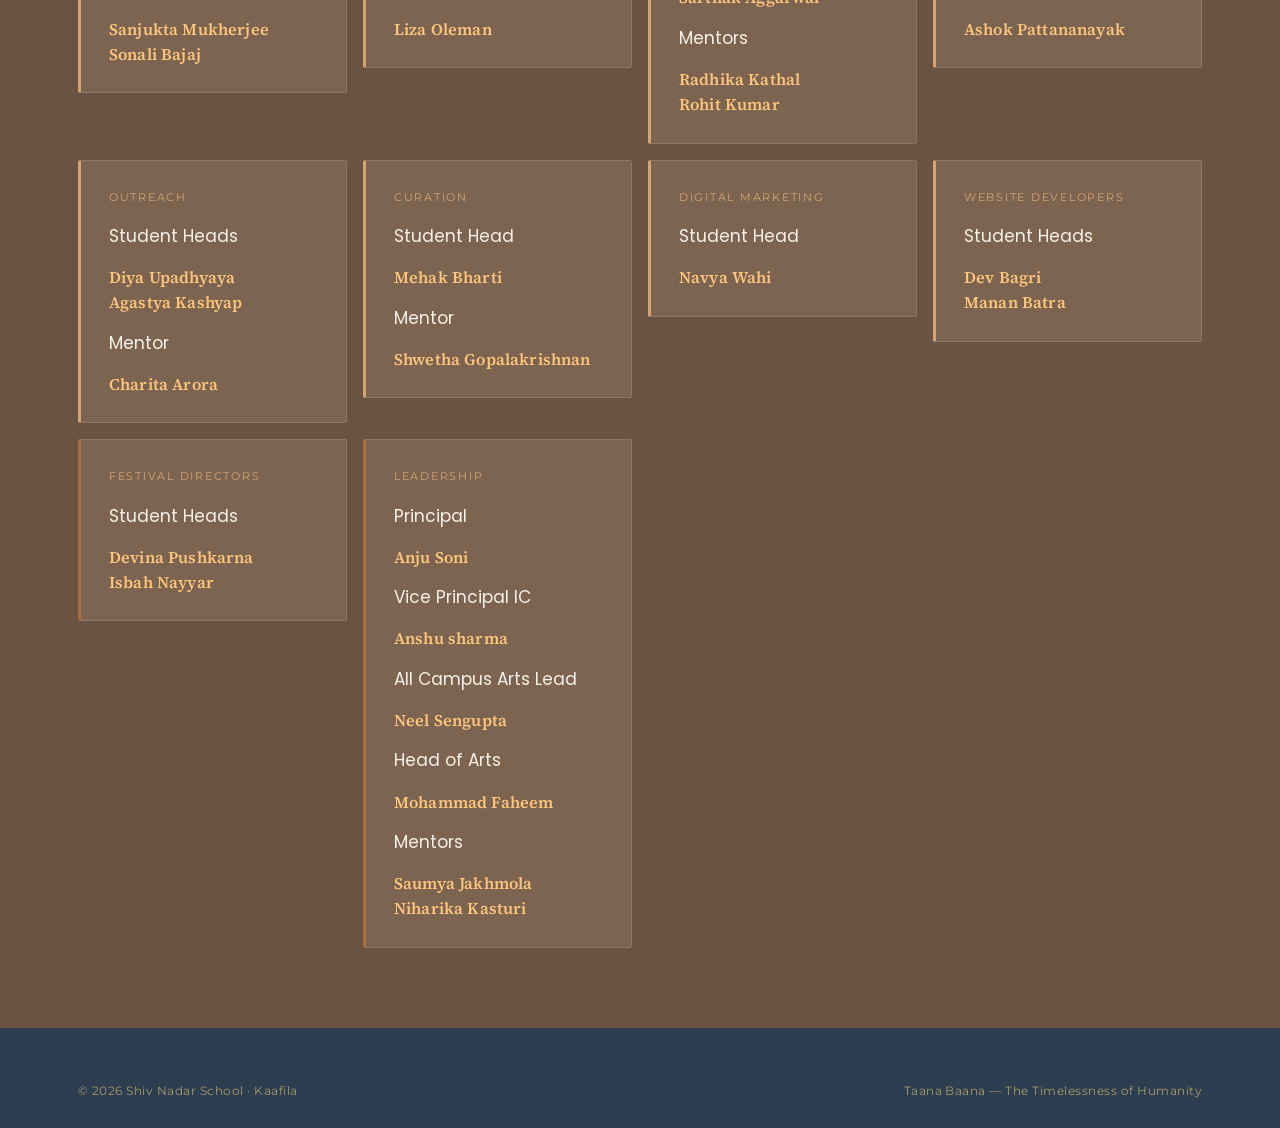
==== commit a69a50fa: "Update about.html" ====
--- a/about.html
+++ b/about.html
@@ -157,7 +157,7 @@
               </div>
               <div>
                 <p class="team-tier">Vice Principal IC</p>
-                <ul class="team-names"><li>Anshu Verma</li></ul>
+                <ul class="team-names"><li>Anshu sharma</li></ul>
               </div>
               <div>
                 <p class="team-tier">All Campus Arts Lead</p>
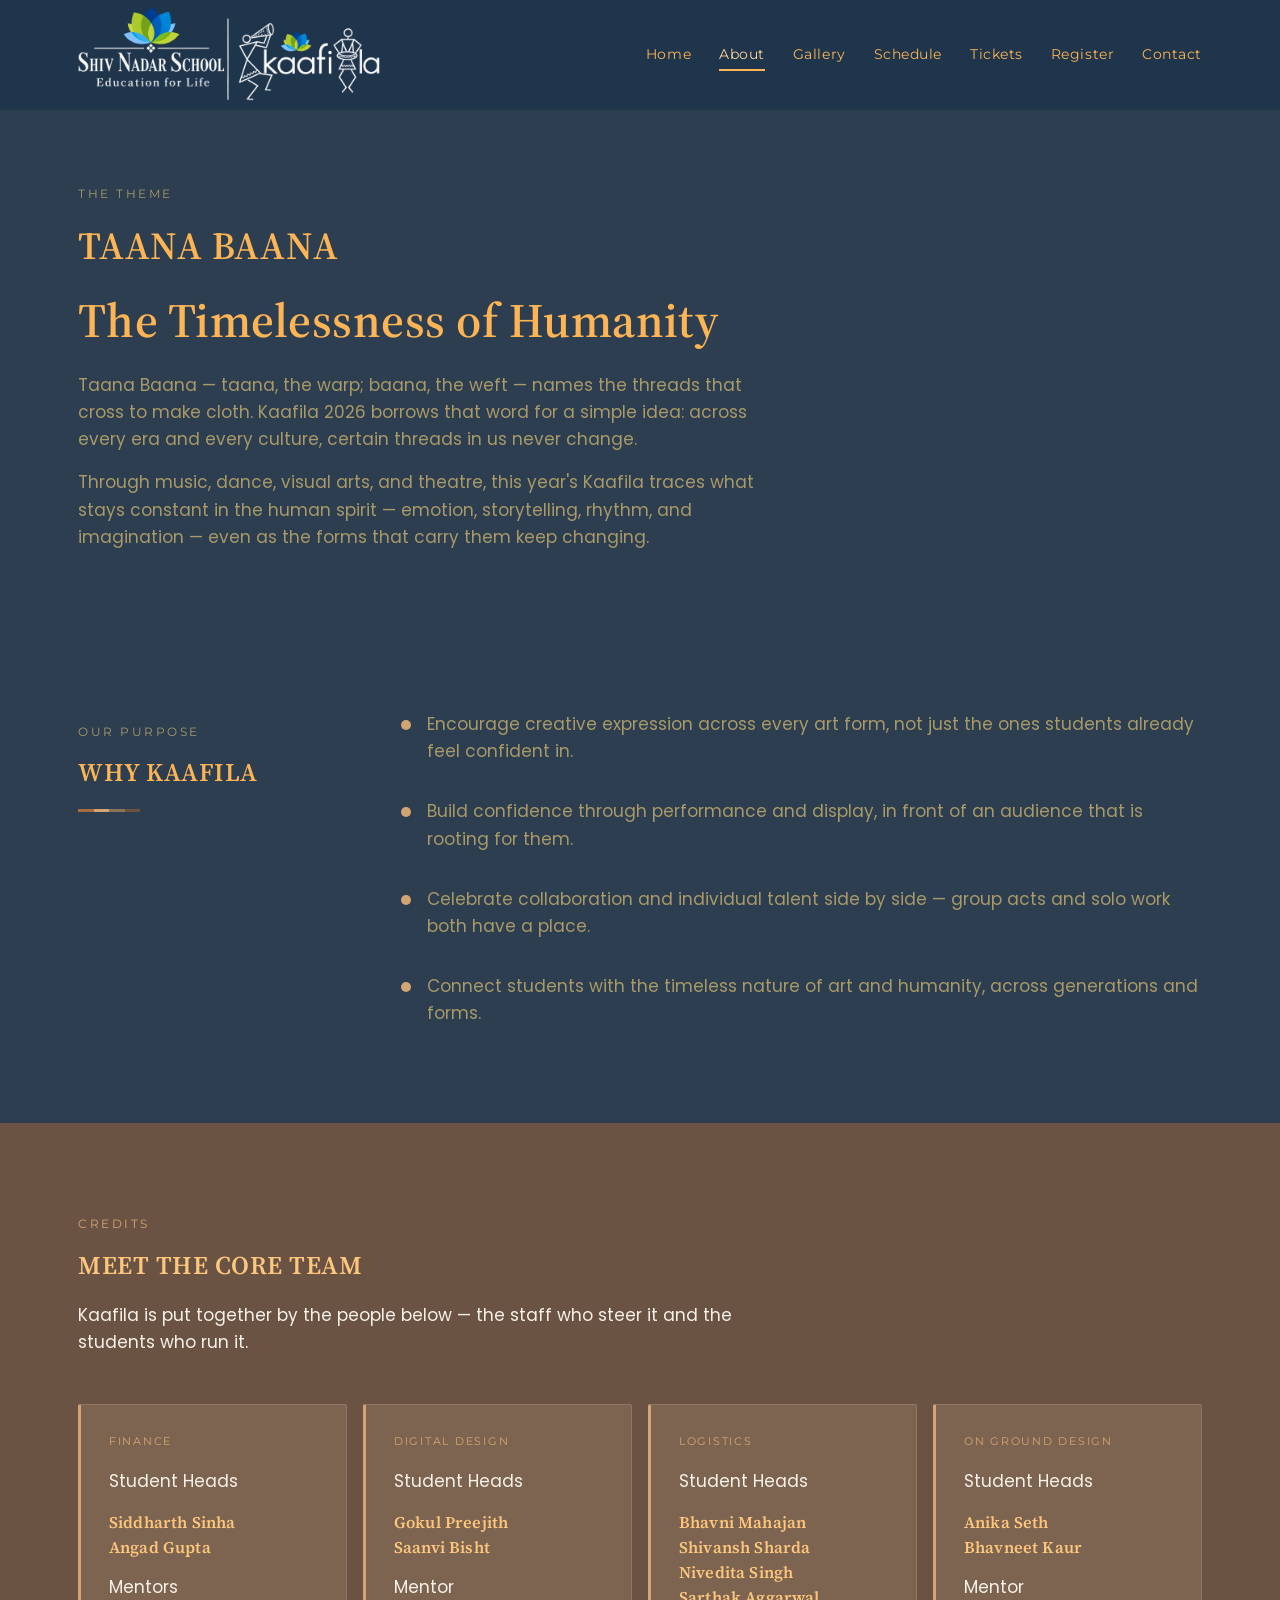
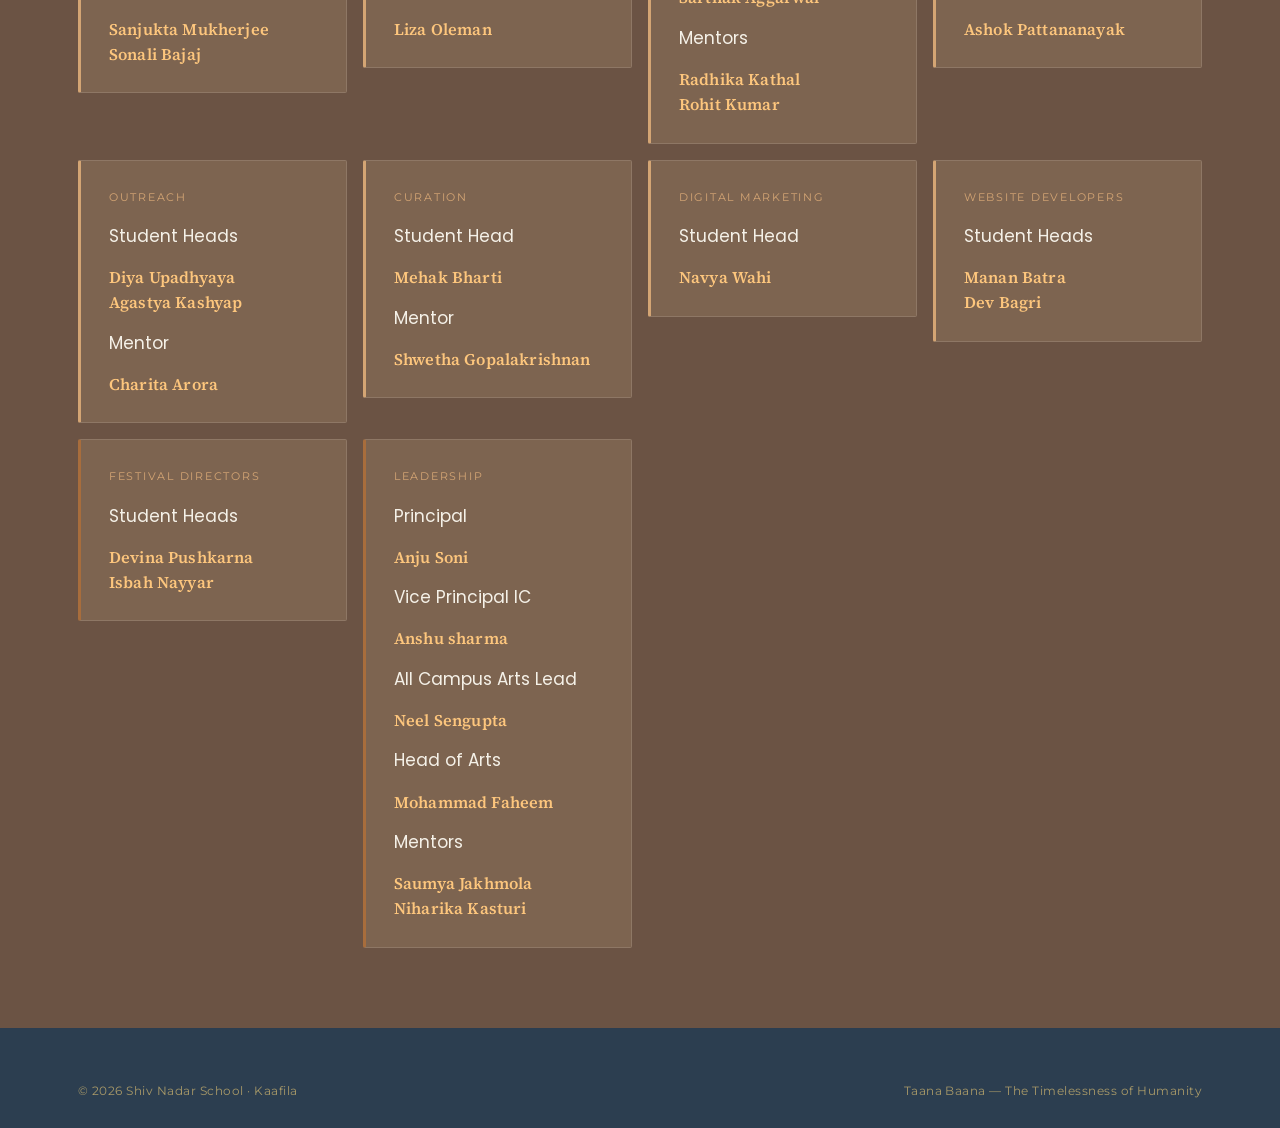
==== commit 185a49d3: "Reorder team names in about.html" ====
--- a/about.html
+++ b/about.html
@@ -140,7 +140,7 @@
           <li class="team-card">
             <p class="team-role">Website Developers</p>
             <p class="team-tier">Student Heads</p>
-            <ul class="team-names"><li>Dev Bagri</li><li>Manan Batra</li></ul>
+            <ul class="team-names"><li>Manan Batra</li><li>Dev Bagri</li></ul>
           </li>
           <li class="team-card" style="--team-accent: var(--thread-music);">
             <p class="team-role">Festival Directors</p>
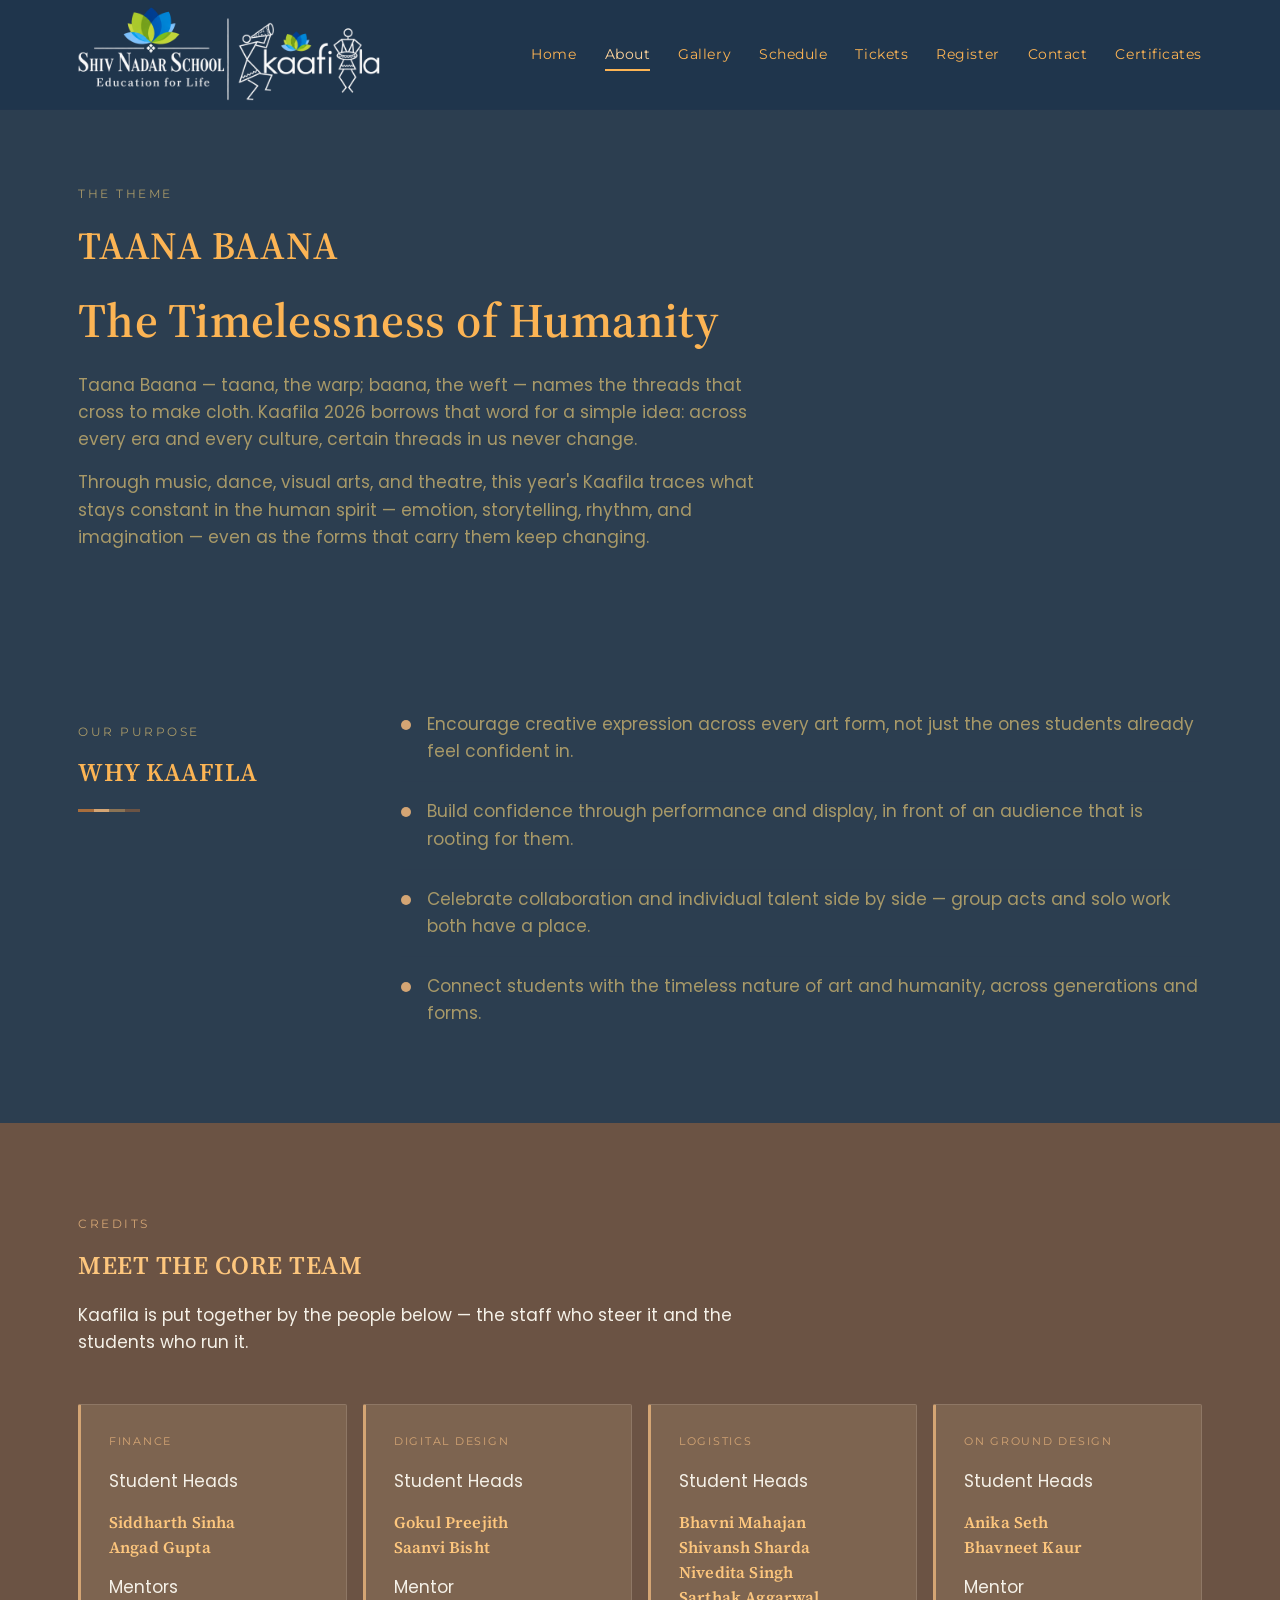
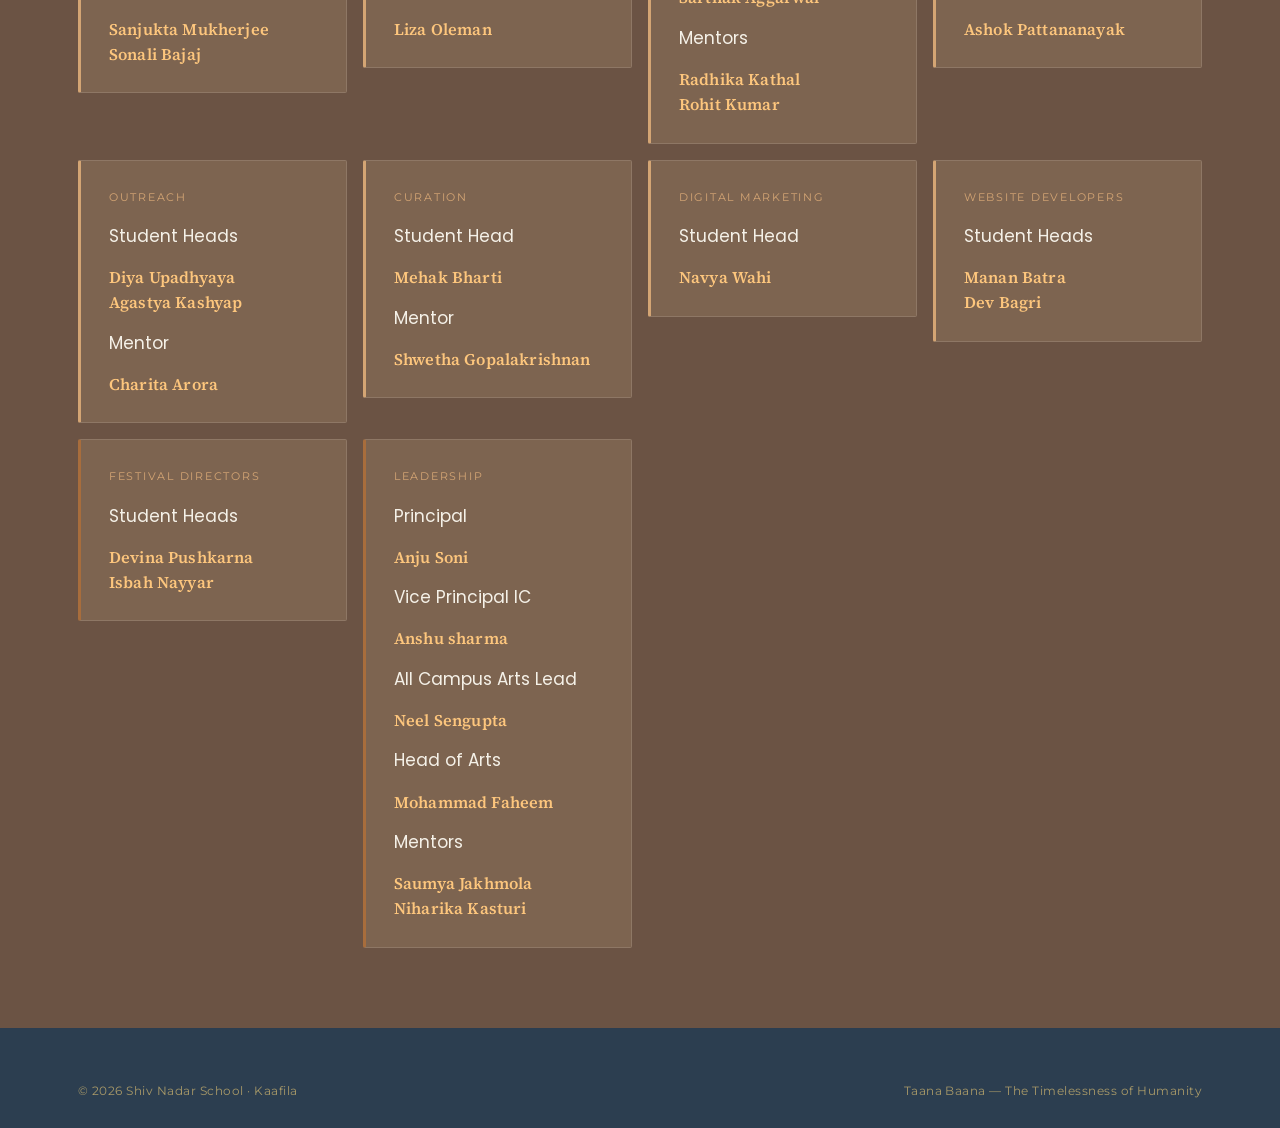
==== commit 61b3405a: "Update about.html" ====
--- a/about.html
+++ b/about.html
@@ -29,6 +29,7 @@
       <a href="tickets.html">Tickets</a>
       <a href="register.html">Register</a>
       <a href="contact.html">Contact</a>
+            <a href="certificates.html">Certificates</a>
     </nav>
   </div>
 </header>
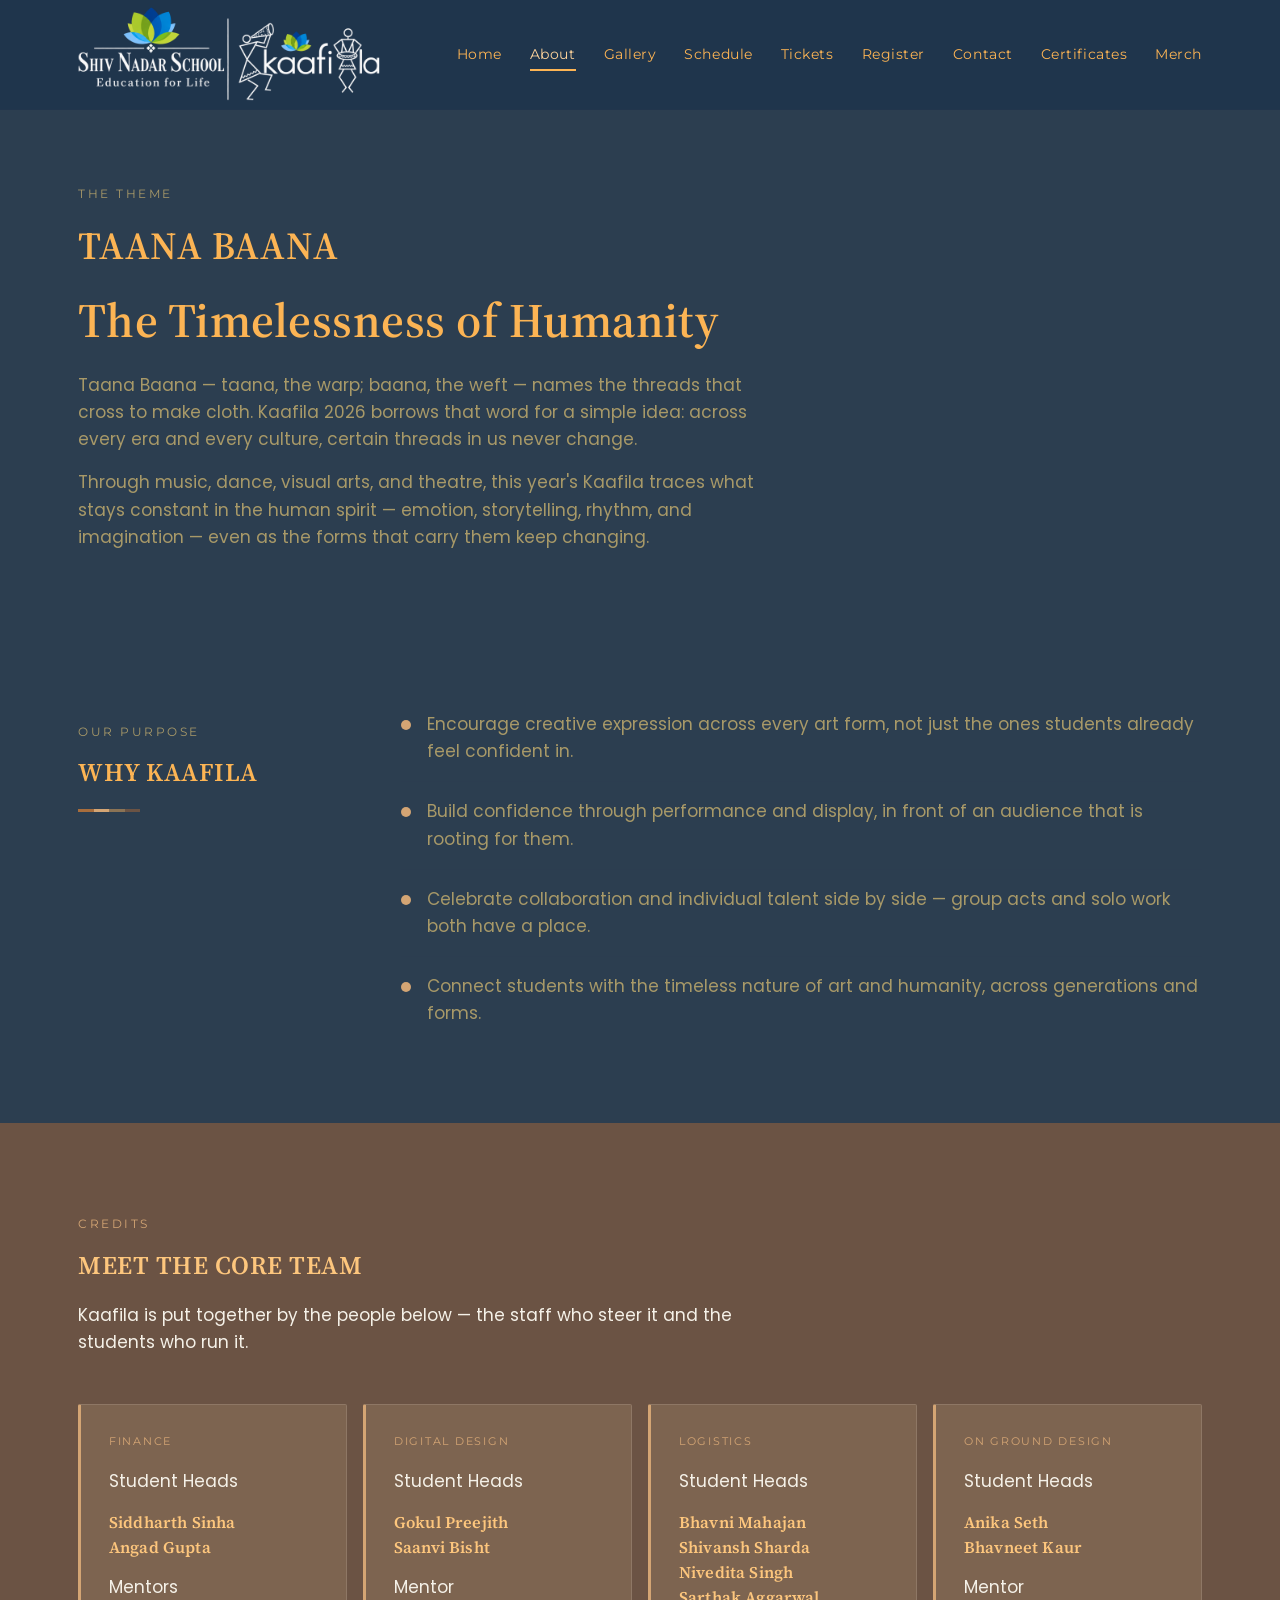
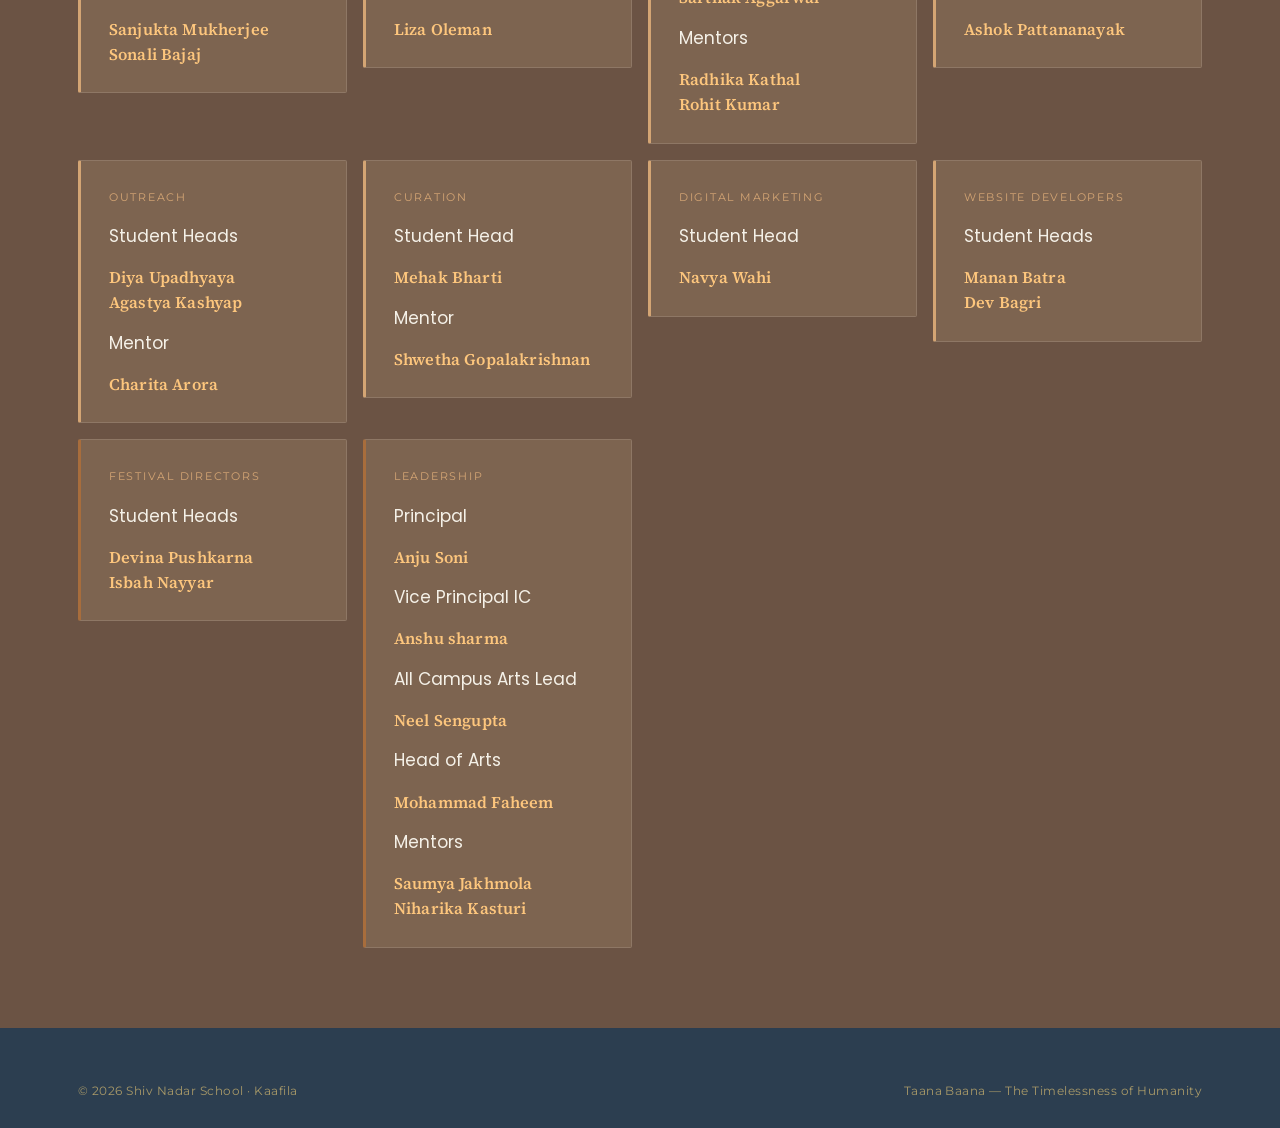
==== commit fe7b0dd1: "Update about.html" ====
--- a/about.html
+++ b/about.html
@@ -30,6 +30,7 @@
       <a href="register.html">Register</a>
       <a href="contact.html">Contact</a>
             <a href="certificates.html">Certificates</a>
+            <a href="merch.html">Merch</a>
     </nav>
   </div>
 </header>
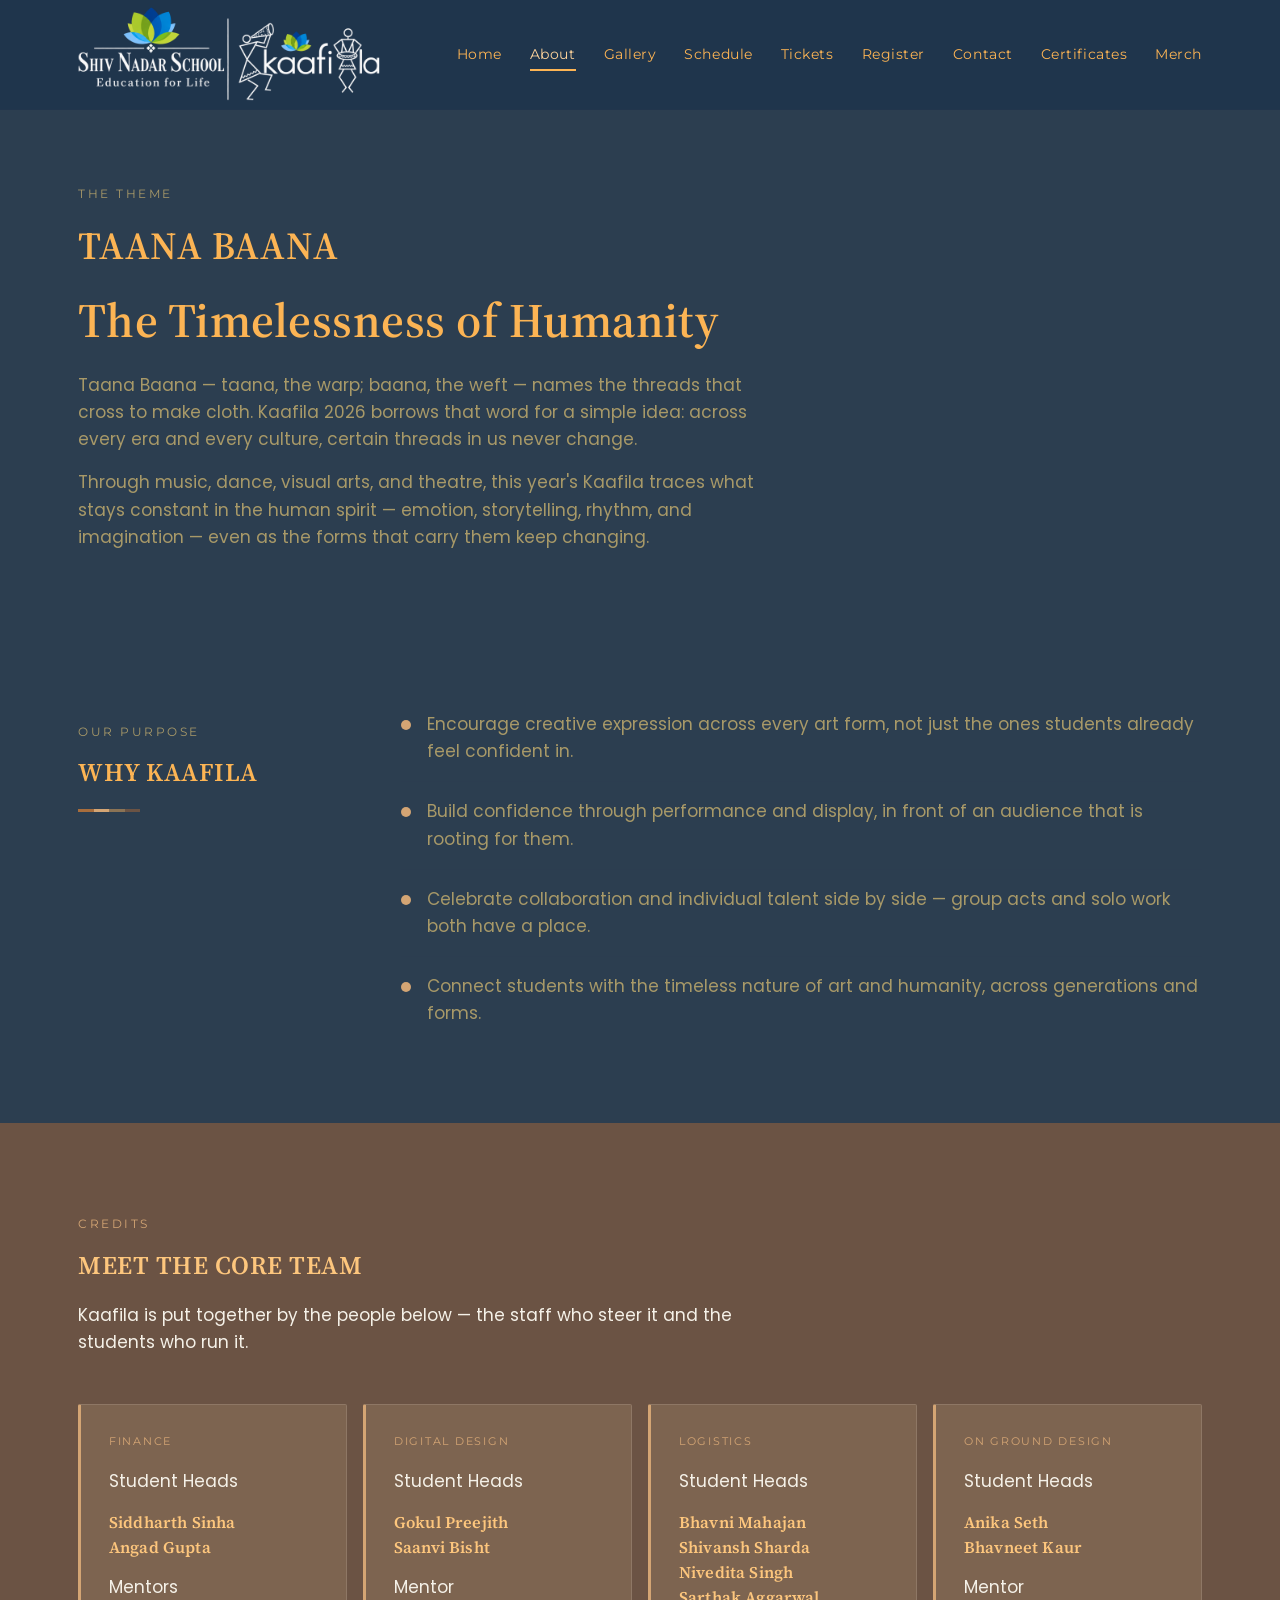
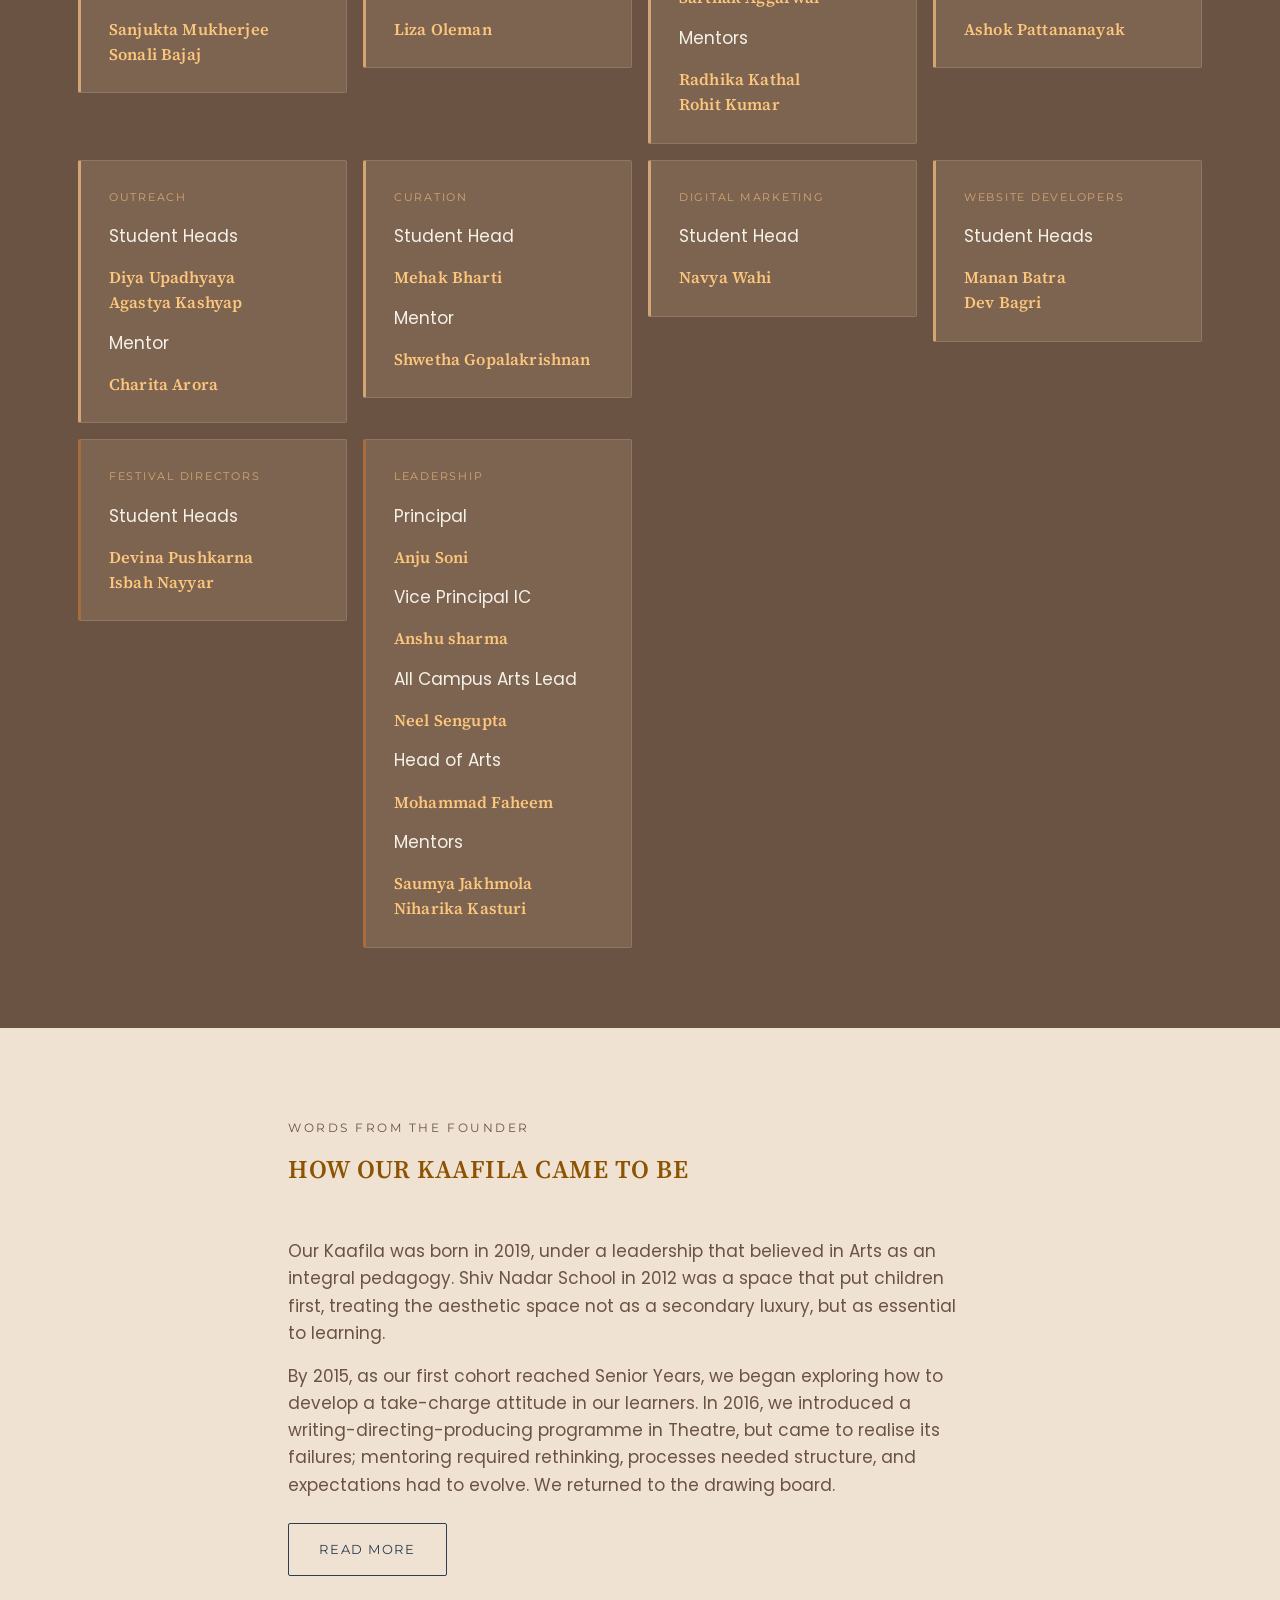
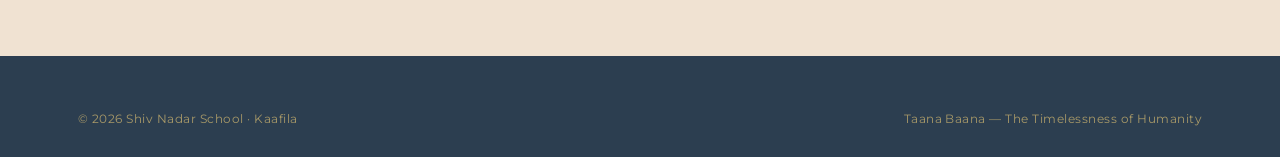
==== commit fd169821: "Update about.html" ====
--- a/about.html
+++ b/about.html
@@ -180,7 +180,35 @@
     </div>
   </section>
 </main>
-
+  <!-- Words from the founder. Long-form, so the first two paragraphs carry the
+       opening and the rest sits behind Read More — the page's only read-more,
+       which is what initReadMore() supports. -->
+  <section class="section" data-band="white" id="founder">
+    <div class="container" style="max-width: 760px;">
+      <div class="section-head">
+        <p class="eyebrow">Words from the Founder</p>
+        <h2 class="section-title">How our Kaafila Came to Be</h2>
+      </div>
+
+      <div class="prose">
+        <p>Our Kaafila was born in 2019, under a leadership that believed in Arts as an integral pedagogy. Shiv Nadar School in 2012 was a space that put children first, treating the aesthetic space not as a secondary luxury, but as essential to learning.</p>
+        <p>By 2015, as our first cohort reached Senior Years, we began exploring how to develop a take-charge attitude in our learners. In 2016, we introduced a writing-directing-producing programme in Theatre, but came to realise its failures; mentoring required rethinking, processes needed structure, and expectations had to evolve. We returned to the drawing board.</p>
+      </div>
+
+      <div class="read-more-panel" data-read-more-panel>
+        <div class="prose" style="padding-top: 1rem;">
+          <p>In 2018, spurred by an impetus from Neel, we launched Bread and Circuses, a Theatre festival for Grades 11 and 12. While successful, it taught us that students needed better mentoring, genuine agency and more scaffolding to develop true personal leadership. Other Arts disciplines wanted similar opportunities. Through these reflections, the idea of an integrated, student-led Arts festival took root.</p>
+          <p>In many ways, Kaafila was shaped by the students who launched the first edition. We started ideating with a small group of Grade 10 students, who simply wanted to work in Theatre. No one really had a clue what they were doing. As the planning came together, students from Grades 11 and 12 joined us. We set an early non-negotiable rule: student organisers could not participate as competitors or performers. Designing a student-led festival meant massive legwork — pitching concepts, anticipating issues, and repeatedly returning to the drawing board. It was stressful, exhausting and pushed us to our limits.</p>
+          <p>The team focused constantly on the why and how alongside the what. That's how the name was chosen — we liked the idea of something on the move, involving community and purpose. We wanted a platform where students saw the Arts as accessible and inclusive: a space to participate, not just consume. This was the disruption — countering the high school trend where students drift away from creative pursuits toward 'career-oriented' subjects. Kaafila offered a space to engage with the Arts as a valid way of learning. We created collaborative learning opportunities: workshops, panel discussions, open mics, jam sessions, flash mobs, and open art exhibitions. Once Col. Gopal gave us the go-ahead in July, the ball was rolling for something unique in the Indian school space.</p>
+          <p>We had an eclectic group with quiet students producing designs with alacrity, eloquent speakers pushing us to think deeper, and students who 'hung out' at meetings who became our most diligent foot soldiers. Many were Science students with 14 hours of weekly tuition. Meetings happened occasionally at school and most often past 9 PM, after sorting out other 'priorities'. Fittingly, the theme picked for the first festival was 'Speaking from the Margins'!</p>
+          <p>What heartened us most as teachers was the transformation in each student. We saw a remarkable development of 'quiet confidence'. External mentors and vendors praised their alertness and calm, solution-oriented approach.</p>
+        </div>
+      </div>
+
+      <button class="btn" data-read-more aria-expanded="false" style="margin-top: 1.5rem;">Read More</button>
+    </div>
+  </section>
+</main>
 <footer class="site-footer">
   <div class="container footer-row" style="padding-top: 1.5rem;">
     <span>© 2026 Shiv Nadar School · Kaafila</span>
